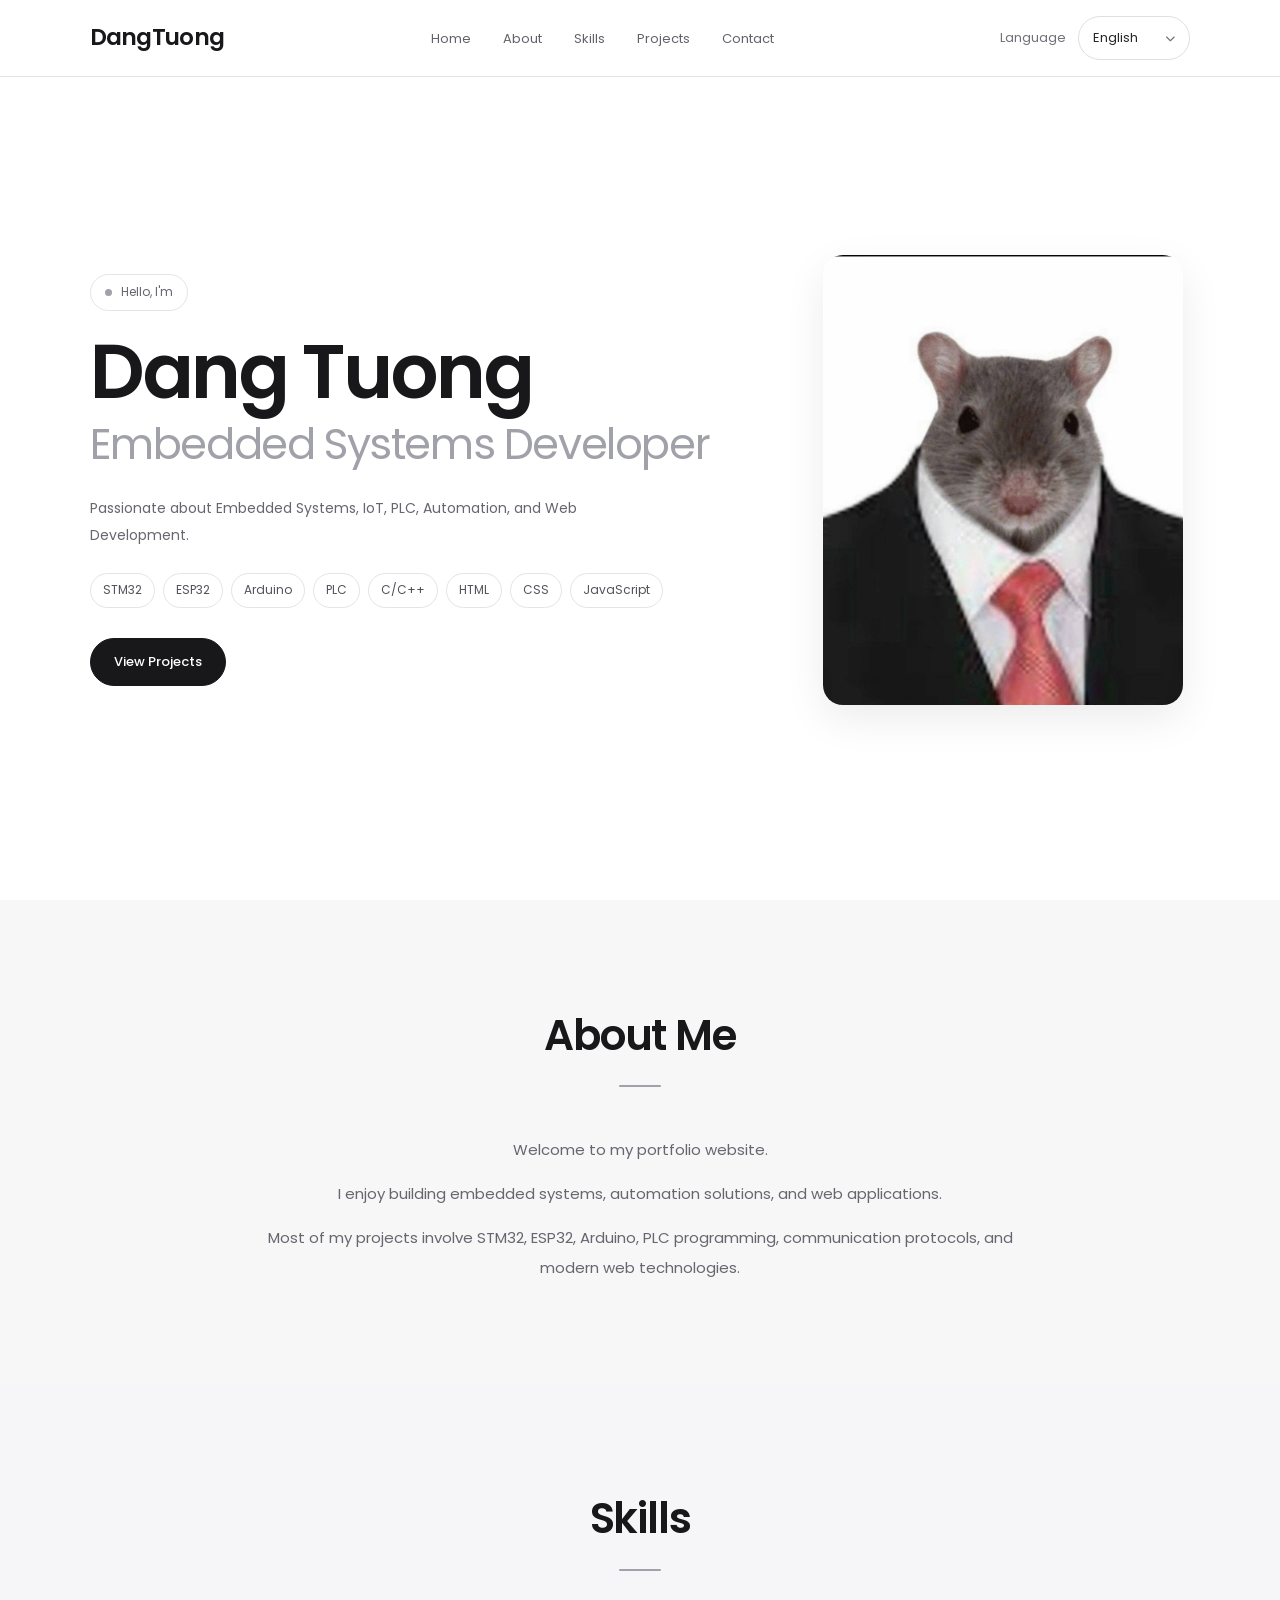
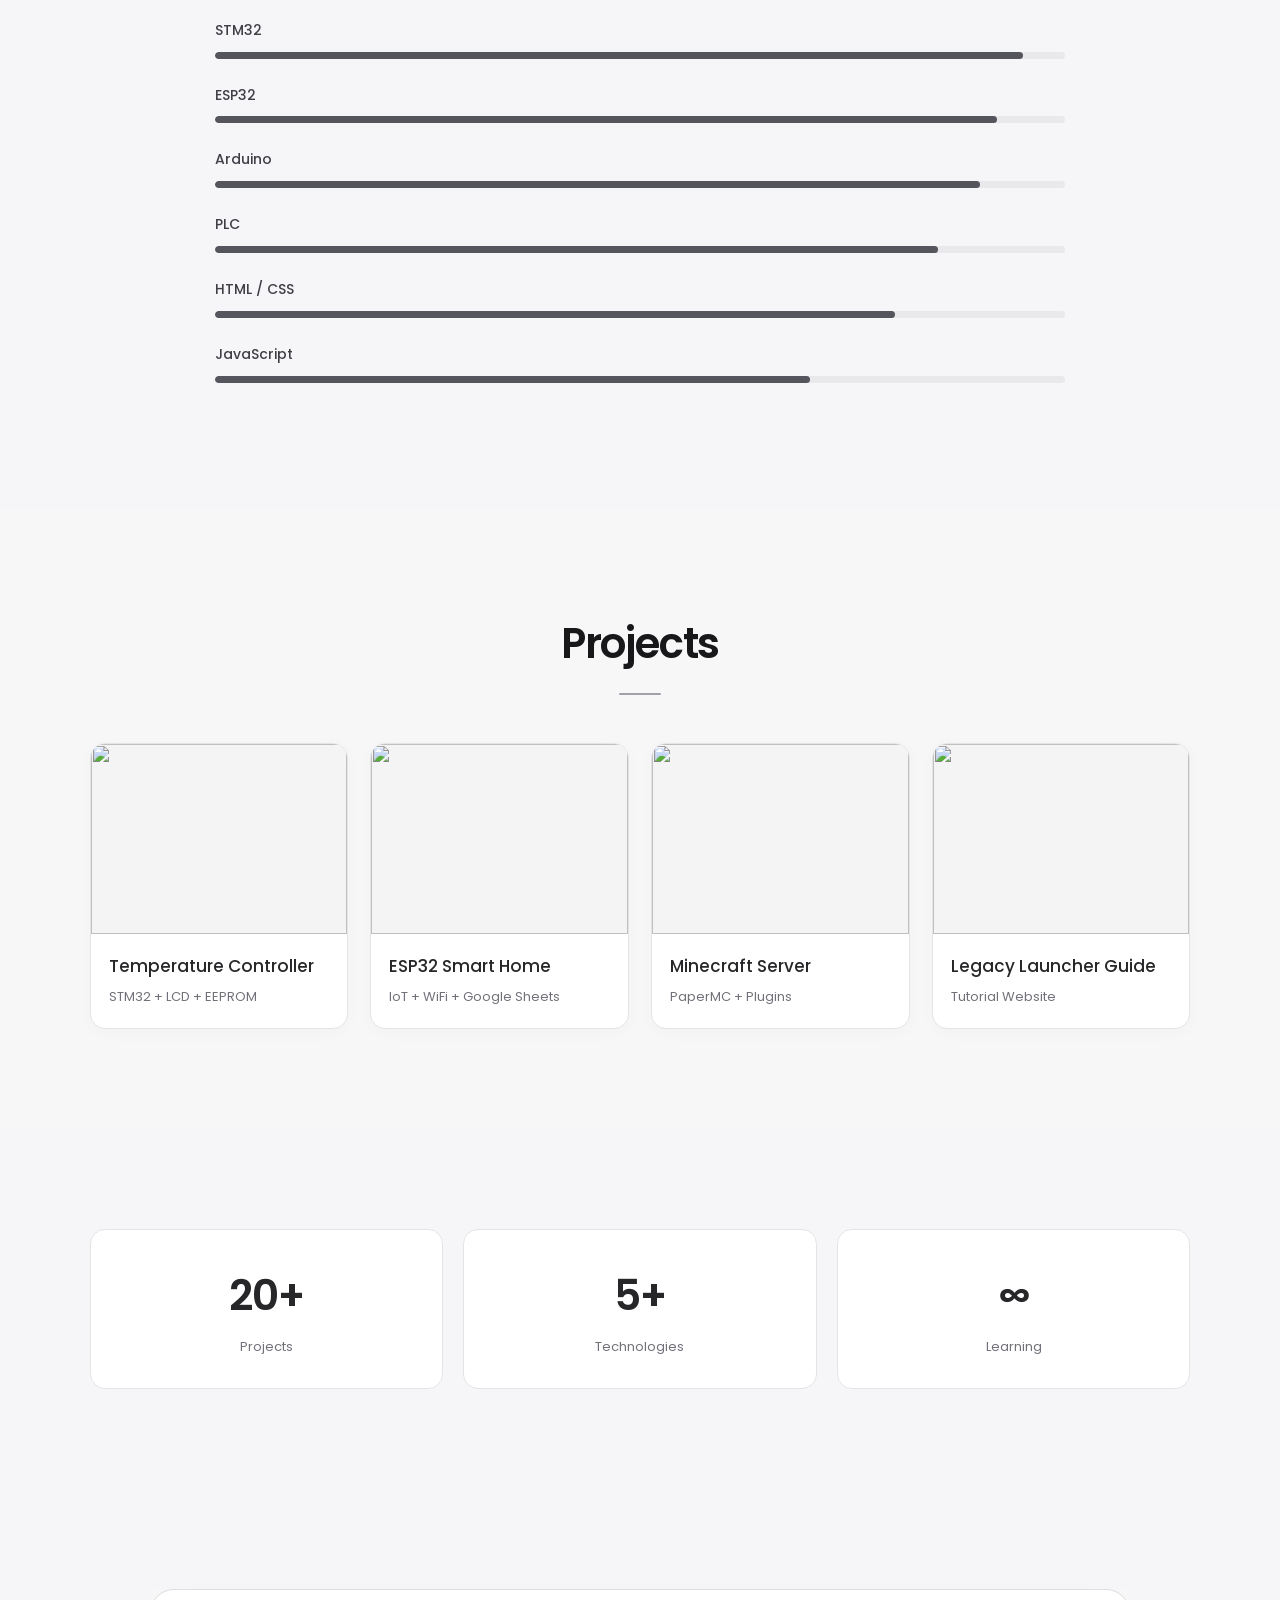
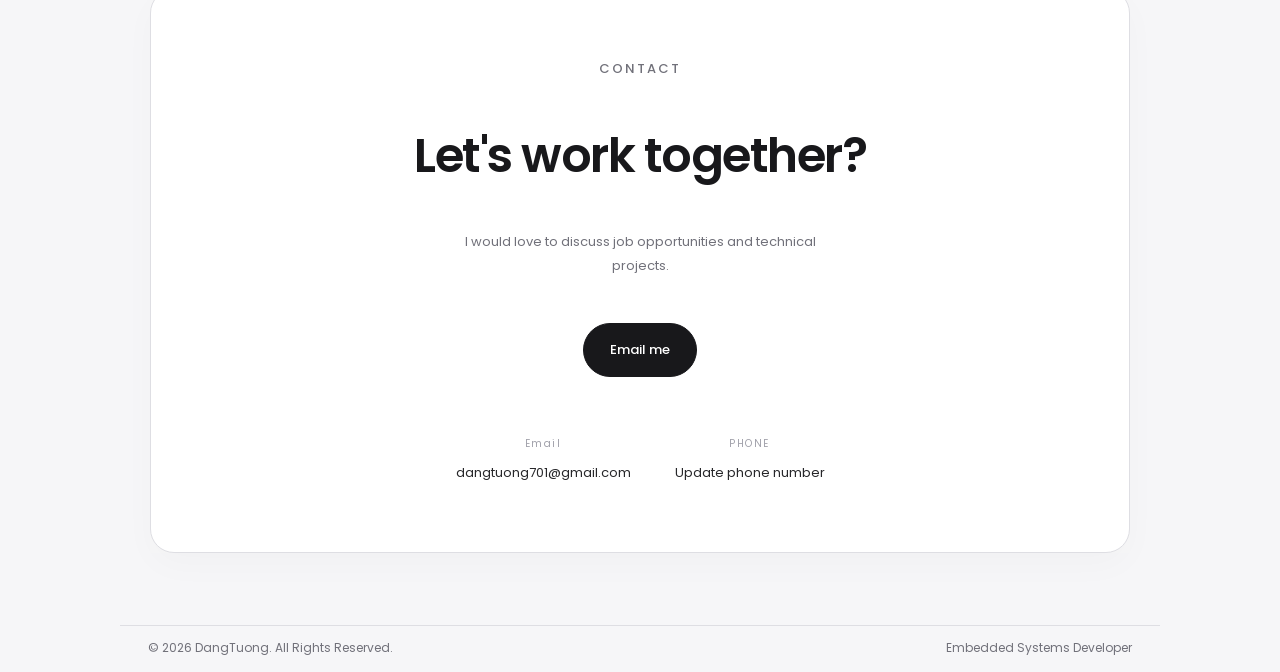
==== index.html @ 8a383765 "Update footer text in index.html" ====
<!DOCTYPE html>
<html lang="en">

<head>

    <meta charset="UTF-8">
    <meta name="viewport" content="width=device-width, initial-scale=1.0">

    <title>Dang Tuong | Portfolio</title>

    <meta name="description"
        content="Personal portfolio of Dang Tuong - Embedded Systems Developer specializing in STM32, ESP32, Arduino, PLC and Web Development.">

    <link rel="icon" href="images/favicon.png">

    <!-- Google Font -->
    <link rel="preconnect" href="https://fonts.googleapis.com">
    <link rel="preconnect" href="https://fonts.gstatic.com" crossorigin>

    <link href="https://fonts.googleapis.com/css2?family=Poppins:wght@300;400;500;600;700&display=swap"
        rel="stylesheet">

    <!-- Font Awesome -->
    <link rel="stylesheet"
        href="https://cdnjs.cloudflare.com/ajax/libs/font-awesome/6.7.2/css/all.min.css">

    <!-- CSS -->
    <link rel="stylesheet" href="style.css">

</head>

<body>

    <!-- ========================= -->
    <!-- Loading Screen -->
    <!-- ========================= -->

    <div id="loader">

        <h1>DangTuong</h1>
        <p>Loading Portfolio...</p>

    </div>

    <!-- ========================= -->
    <!-- Header -->
    <!-- ========================= -->

    <header>

        <div class="logo">
            DangTuong
        </div>

        <nav>

            <ul>

                <li><a href="#home">Home</a></li>

                <li><a href="#about">About</a></li>

                <li><a href="#skills">Skills</a></li>

                <li><a href="#projects">Projects</a></li>

                <li><a href="#contact">Contact</a></li>

            </ul>

        </nav>
        
        
        <div class="language-switcher" id="languageSwitcher">
        
            <span class="language-label" data-i18n="language_label"> Language </span>
        
            <button
                type="button"
                class="language-toggle"
                id="languageToggle"
                aria-expanded="false"
                aria-haspopup="listbox">
        
                <span id="selectedLanguage">English</span>
                <i class="fa-solid fa-chevron-down"></i>
        
            </button>
        
            <div class="language-menu" id="languageMenu" role="listbox">
        
                <button type="button" class="language-option active"
                        data-lang="en" role="option">
                    English
                </button>
        
                <button type="button" class="language-option"
                        data-lang="vi" role="option">
                    Tiếng Việt
                </button>
        
                <button type="button" class="language-option"
                        data-lang="zh" role="option">
                    中文
                </button>
        
            </div>
        
            <!-- Giữ select để tương thích với code dịch hiện tại -->
            <select id="languageSelect" class="language-native-select"
                    aria-label="Select website language" tabindex="-1">
                <option value="en">English</option>
                <option value="vi">Tiếng Việt</option>
                <option value="zh">中文</option>
            </select>
        
        </div>


        <div class="menu-btn">

            <i class="fa-solid fa-bars"></i>

        </div>

    </header>

    <!-- ========================= -->
    <!-- Hero -->
    <!-- ========================= -->

    <section id="home" class="hero">

        <div class="hero-left">

            <p class="hello">

                Hello, I'm

            </p>

            <h1>

                Dang Tuong

            </h1>

            <h2>

                Embedded Systems Developer

            </h2>

            <p class="description">

                Passionate about Embedded Systems, IoT, PLC, Automation,
                and Web Development.

            </p>

            <div class="tech">

                <span>STM32</span>

                <span>ESP32</span>

                <span>Arduino</span>

                <span>PLC</span>

                <span>C/C++</span>

                <span>HTML</span>

                <span>CSS</span>

                <span>JavaScript</span>

            </div>

            <div class="buttons">

                <a href="#projects" class="btn">

                    View Projects

                </a>

                <!-- <a href="https://github.com/DangTuongz"
                    target="_blank"
                    class="btn-outline">

                    GitHub

                </a> -->

            </div>

        </div>

        <div class="hero-right">

            <img src="images/avatar.png"
                alt="Dang Tuong">

        </div>

    </section>

    <!-- ========================= -->
    <!-- About -->
    <!-- ========================= -->

    <section id="about">

        <div class="section-title">

            <h2>

                About Me

            </h2>

        </div>

        <div class="about-content">

            <p>

                Welcome to my portfolio website.

            </p>

            <p>

                I enjoy building embedded systems, automation solutions,
                and web applications.

            </p>

            <p>

                Most of my projects involve STM32, ESP32, Arduino,
                PLC programming, communication protocols,
                and modern web technologies.

            </p>

        </div>

    </section>

    <!-- ========================= -->
    <!-- Skills -->
    <!-- ========================= -->

    <section id="skills">

        <div class="section-title">

            <h2>

                Skills

            </h2>

        </div>

        <div class="skills-container">

            <div class="skill">

                <span>STM32</span>

                <div class="progress">

                    <div class="bar stm32"></div>

                </div>

            </div>

            <div class="skill">

                <span>ESP32</span>

                <div class="progress">

                    <div class="bar esp32"></div>

                </div>

            </div>

            <div class="skill">

                <span>Arduino</span>

                <div class="progress">

                    <div class="bar arduino"></div>

                </div>

            </div>

            <div class="skill">

                <span>PLC</span>

                <div class="progress">

                    <div class="bar plc"></div>

                </div>

            </div>

            <div class="skill">

                <span>HTML / CSS</span>

                <div class="progress">

                    <div class="bar html"></div>

                </div>

            </div>

            <div class="skill">

                <span>JavaScript</span>

                <div class="progress">

                    <div class="bar js"></div>

                </div>

            </div>

        </div>

    </section>

    <!-- ========================= -->
    <!-- Projects -->
    <!-- ========================= -->

    <section id="projects">

        <div class="section-title">

            <h2>

                Projects

            </h2>

        </div>

        <div class="project-grid">

            <div class="project-card">

                <img src="images/project1.png">

                <h3>

                    Temperature Controller

                </h3>

                <p>

                    STM32 + LCD + EEPROM

                </p>

            </div>

            <div class="project-card">

                <img src="images/project2.png">

                <h3>

                    ESP32 Smart Home

                </h3>

                <p>

                    IoT + WiFi + Google Sheets

                </p>

            </div>

            <div class="project-card">

                <img src="images/project3.png">

                <h3>

                    Minecraft Server

                </h3>

                <p>

                    PaperMC + Plugins

                </p>

            </div>

            <div class="project-card">

                <img src="images/project4.png">

                <h3>

                    Legacy Launcher Guide

                </h3>

                <p>

                    Tutorial Website

                </p>

            </div>

        </div>

    </section>

    <!-- ========================= -->
    <!-- Statistics -->
    <!-- ========================= -->

    <section id="stats">

        <div class="stat">

            <h2>

                20+

            </h2>

            <p>

                Projects

            </p>

        </div>

        <div class="stat">

            <h2>

                5+

            </h2>

            <p>

                Technologies

            </p>

        </div>

        <div class="stat">

            <h2>

                ∞

            </h2>

            <p>

                Learning

            </p>

        </div>

    </section>

    <!-- ========================= -->
    <!-- Contact -->
    <!-- ========================= -->

    
<!-- Contact -->
<section id="contact" class="contact-section">

    <div class="contact-card">

        <p class="contact-eyebrow">LIÊN HỆ</p>

        <h2 class="contact-heading">
            Cùng hợp tác nhé?
        </h2>

        <p class="contact-description">
            Rất vui được trao đổi về cơ hội việc làm
            và các dự án kỹ thuật.
        </p>

        <a
            class="contact-button"
            href="mailto:dangtuong701@gmail.com?subject=Trao%20%C4%91%E1%BB%95i%20c%C6%A1%20h%E1%BB%99i%20h%E1%BB%A3p%20t%C3%A1c">

            <i class="fa-solid fa-envelope"></i>
            Gửi email cho tôi

        </a>

        <div class="contact-details">

            <div class="contact-item">
                <span class="contact-label">EMAIL</span>
                <a href="mailto:dangtuong701@gmail.com">
                    dangtuong701@gmail.com
                </a>
            </div>

            <div class="contact-item">
                <span class="contact-label">ĐIỆN THOẠI</span>
                <a href="tel:+84000000000">
                    Cập nhật số điện thoại
                </a>
            </div>

        </div>

    </div>

</section>

    <!-- Footer -->
    <footer class="site-footer">
    
        <p>© 2026 Dang Tuong. All Rights Reserved</p>
    
        <p>Embedded Systems Developer</p>
    
    </footer>

    <!-- Back To Top -->

    <button id="topBtn">

        <i class="fa-solid fa-arrow-up"></i>

    </button>

    <!-- JavaScript -->

    <script src="script.js"></script>

</body>

</html>
---- style.css ----
/* ==========================================================
   DangTuong Portfolio - Minimal Light Theme
   Palette: white, black, gray
========================================================== */

:root {
    --bg: #ffffff;
    --bg-soft: #f7f7f8;
    --card: #ffffff;
    --primary: #171719;
    --primary-hover: #3f3f46;
    --text: #18181b;
    --text2: #71717a;
    --muted: #a1a1aa;
    --border: #e4e4e7;
    --shadow: 0 12px 35px rgba(0, 0, 0, 0.06);
}

* {
    margin: 0;
    padding: 0;
    box-sizing: border-box;
    scroll-behavior: smooth;
}

html { scroll-padding-top: 90px; }

body {
    font-family: "Poppins", sans-serif;
    background: var(--bg);
    color: var(--text);
    overflow-x: hidden;
    line-height: 1.7;
}

body.fade { animation: fadeIn .7s ease both; }

::selection { background: #e4e4e7; color: #18181b; }

::-webkit-scrollbar { width: 8px; }
::-webkit-scrollbar-track { background: #f4f4f5; }
::-webkit-scrollbar-thumb { background: #c4c4c9; border-radius: 30px; }
::-webkit-scrollbar-thumb:hover { background: #a1a1aa; }

a { color: inherit; text-decoration: none; }
img { display: block; width: 100%; }

section {
    width: 100%;
    padding: 100px max(7%, calc((100% - 1120px) / 2));
    scroll-margin-top: 75px;
}

/* Loading screen */
#loader {
    position: fixed;
    inset: 0;
    z-index: 99999;
    display: flex;
    flex-direction: column;
    justify-content: center;
    align-items: center;
    background: #fff;
    transition: opacity .6s ease;
}

#loader h1 {
    color: var(--text);
    font-size: 38px;
    font-weight: 600;
    letter-spacing: -1.5px;
}

#loader p { margin-top: 8px; color: var(--text2); font-size: 14px; }

/* Header and navigation */
header {
    position: fixed;
    inset: 0 0 auto 0;
    z-index: 999;
    width: 100%;
    min-height: 76px;
    padding: 16px max(7%, calc((100% - 1120px) / 2));
    display: flex;
    justify-content: space-between;
    align-items: center;
    gap: 28px;
    background: rgba(255, 255, 255, .94);
    border-bottom: 1px solid var(--border);
    backdrop-filter: blur(14px);
    transition: box-shadow .25s ease, background .25s ease;
}

.logo {
    color: var(--text);
    font-size: 23px;
    font-weight: 600;
    letter-spacing: -.7px;
    white-space: nowrap;
}

nav ul {
    display: flex;
    align-items: center;
    gap: clamp(18px, 2.5vw, 34px);
    list-style: none;
}

nav a {
    position: relative;
    color: #62626b;
    font-size: 13px;
    font-weight: 400;
    transition: color .2s ease;
}

nav a:hover, nav a.active { color: #111113; }

nav a::after {
    content: "";
    position: absolute;
    left: 0;
    bottom: -7px;
    width: 0;
    height: 1px;
    background: #18181b;
    transition: width .25s ease;
}

nav a:hover::after, nav a.active::after { width: 100%; }

.menu-btn {
    display: none;
    color: var(--text);
    font-size: 22px;
    cursor: pointer;
}

/* Hero */
.hero {
    min-height: 100vh;
    padding-top: 130px;
    padding-bottom: 70px;
    display: grid;
    grid-template-columns: minmax(0, 1.25fr) minmax(280px, .75fr);
    align-items: center;
    gap: clamp(45px, 8vw, 110px);
    background: #fff;
}

.hero-left { min-width: 0; }

.hello {
    display: inline-flex;
    align-items: center;
    gap: 9px;
    margin-bottom: 20px;
    padding: 7px 14px;
    border: 1px solid var(--border);
    border-radius: 30px;
    color: #66666f;
    font-size: 12px;
}

.hello::before {
    content: "";
    width: 7px;
    height: 7px;
    border-radius: 50%;
    background: #a1a1aa;
}

.hero h1 {
    margin-bottom: 5px;
    color: #18181b;
    font-size: clamp(48px, 6vw, 76px);
    font-weight: 600;
    line-height: 1.08;
    letter-spacing: -3px;
}

.hero h2 {
    color: #a1a1aa;
    font-size: clamp(27px, 3.5vw, 43px);
    font-weight: 400;
    line-height: 1.22;
    letter-spacing: -1.4px;
}

.description {
    max-width: 570px;
    margin-top: 25px;
    color: #66666f;
    font-size: 14px;
    line-height: 1.9;
}

.tech {
    display: flex;
    flex-wrap: wrap;
    gap: 8px;
    margin-top: 25px;
}

.tech span {
    padding: 6px 12px;
    border: 1px solid var(--border);
    border-radius: 25px;
    background: #fff;
    color: #52525b;
    font-size: 12px;
    transition: transform .2s ease, background .2s ease;
}

.tech span:hover { transform: translateY(-3px); background: var(--bg-soft); }

.buttons { display: flex; flex-wrap: wrap; gap: 12px; margin-top: 30px; }

.btn, .btn-outline {
    display: inline-flex;
    align-items: center;
    justify-content: center;
    min-height: 46px;
    padding: 12px 23px;
    border: 1px solid #18181b;
    border-radius: 30px;
    font-size: 13px;
    font-weight: 500;
    transition: transform .2s ease, background .2s ease, color .2s ease;
}

.btn { background: #18181b; color: #fff; }
.btn:hover { background: #3f3f46; transform: translateY(-2px); }
.btn-outline { background: #fff; color: #18181b; border-color: var(--border); }
.btn-outline:hover { background: #f4f4f5; transform: translateY(-2px); }

.hero-right { display: flex; justify-content: center; align-items: center; }

.hero-right img {
    width: min(100%, 360px);
    aspect-ratio: 4 / 5;
    height: auto;
    object-fit: cover;
    border: 0;
    border-radius: 20px;
    box-shadow: 0 14px 40px rgba(0, 0, 0, .08);
    transition: transform .35s ease;
}

.hero-right img:hover { transform: translateY(-4px); }

/* Section headings */
.section-title { margin-bottom: 48px; text-align: center; }

.section-title h2 {
    color: var(--text);
    font-size: clamp(30px, 4vw, 42px);
    font-weight: 600;
    letter-spacing: -1.2px;
}

.section-title h2::after {
    content: "";
    display: block;
    width: 42px;
    height: 2px;
    margin: 14px auto 0;
    border-radius: 2px;
    background: #a1a1aa;
}

/* About */
#about { background: var(--bg-soft); }
.about-content {
    max-width: 790px;
    margin: auto;
    color: #66666f;
    text-align: center;
    font-size: 15px;
    line-height: 2;
}
.about-content p + p { margin-top: 14px; }

/* Skills */
.skills-container { max-width: 850px; margin: auto; }
.skill { margin-bottom: 25px; }
.skill span { display: block; margin-bottom: 9px; color: #3f3f46; font-size: 14px; font-weight: 500; }
.progress { width: 100%; height: 7px; overflow: hidden; border-radius: 20px; background: #e9e9ec; }
.bar { height: 100%; width: 0; border-radius: 20px; background: #55555d; }
.stm32 { width: 95%; }
.esp32 { width: 92%; }
.arduino { width: 90%; }
.plc { width: 85%; }
.html { width: 80%; }
.js { width: 70%; }
@keyframes growBar { from { width: 0; } }

/* Projects */
#projects { background: var(--bg-soft); }
.project-grid {
    display: grid;
    grid-template-columns: repeat(auto-fit, minmax(min(100%, 245px), 1fr));
    gap: 22px;
}

.project-card {
    overflow: hidden;
    border: 1px solid var(--border);
    border-radius: 15px;
    background: #fff;
    box-shadow: 0 4px 18px rgba(0, 0, 0, .025);
    transition: transform .25s ease, box-shadow .25s ease;
}

.project-card:hover { transform: translateY(-5px); box-shadow: var(--shadow); }
.project-card img { width: 100%; height: 190px; object-fit: cover; background: #f4f4f5; transition: transform .35s ease; }
.project-card:hover img { transform: scale(1.025); }
.project-card h3 { padding: 18px 18px 5px; color: #27272a; font-size: 17px; font-weight: 500; }
.project-card p { padding: 0 18px 20px; color: var(--text2); font-size: 13px; }

/* Statistics */
#stats { display: grid; grid-template-columns: repeat(3, minmax(0, 1fr)); gap: 20px; }
.stat { padding: 30px 18px; border: 1px solid var(--border); border-radius: 15px; text-align: center; background: #fff; transition: transform .25s ease; }
.stat:hover { transform: translateY(-4px); }
.stat h2 { color: #27272a; font-size: 42px; font-weight: 600; letter-spacing: -1px; }
.stat p { margin-top: 5px; color: var(--text2); font-size: 13px; }

/* Contact */
#contact { background: var(--bg-soft); }
.contact-icons { display: flex; justify-content: center; flex-wrap: wrap; gap: 14px; }
.contact-icons a {
    display: flex;
    align-items: center;
    justify-content: center;
    width: 52px;
    height: 52px;
    border: 1px solid var(--border);
    border-radius: 50%;
    background: #fff;
    color: #3f3f46;
    font-size: 21px;
    transition: transform .2s ease, background .2s ease, color .2s ease;
}
.contact-icons a:hover { transform: translateY(-3px); background: #18181b; color: #fff; }

.contact-card {
    display: flex;
    align-items: center;
    gap: 16px;
    width: fit-content;
    max-width: 100%;
    margin: 24px auto 0;
    padding: 17px 22px;
    border: 1px solid var(--border);
    border-radius: 13px;
    background: #fff;
}
.contact-card > i { color: #52525b; font-size: 23px; }
.contact-card h3 { margin-bottom: 2px; color: #27272a; font-size: 14px; font-weight: 500; }
.contact-card p { color: var(--text2); font-size: 13px; overflow-wrap: anywhere; }

/* Footer */
footer { padding: 28px 20px; border-top: 1px solid var(--border); background: #fff; color: var(--text2); text-align: center; font-size: 12px; }

/* Back to top */
#topBtn {
    position: fixed;
    right: 24px;
    bottom: 24px;
    z-index: 999;
    display: none;
    width: 44px;
    height: 44px;
    border: 1px solid var(--border);
    border-radius: 50%;
    background: #18181b;
    color: #fff;
    font-size: 16px;
    cursor: pointer;
    transition: transform .2s ease, background .2s ease;
}
#topBtn:hover { transform: translateY(-3px); background: #3f3f46; }

/* Scroll reveal */
.hidden { opacity: 0; transform: translateY(24px); transition: opacity .7s ease, transform .7s ease; }
.show { opacity: 1; transform: translateY(0); }

@keyframes fadeIn {
    from { opacity: 0; transform: translateY(12px); }
    to { opacity: 1; transform: translateY(0); }
}

/* Responsive */
@media (max-width: 1000px) {
    header { padding-right: 5%; padding-left: 5%; }
    section { padding-right: 7%; padding-left: 7%; }
    .hero { grid-template-columns: minmax(0, 1fr) minmax(230px, .75fr); gap: 40px; }
    .hero h1 { font-size: clamp(44px, 6vw, 62px); letter-spacing: -2px; }
    .hero h2 { font-size: clamp(25px, 3.5vw, 34px); }
    nav ul { gap: 17px; }
    nav a { font-size: 12px; }
}

@media (max-width: 768px) {
    header { min-height: 68px; padding: 14px 6%; }
    .logo { font-size: 21px; }
    .menu-btn { display: block; }
    nav {
        position: absolute;
        top: 100%;
        left: 0;
        width: 100%;
        display: none;
        border-bottom: 1px solid var(--border);
        background: rgba(255, 255, 255, .98);
        box-shadow: 0 12px 20px rgba(0, 0, 0, .04);
    }
    nav.active { display: block; }
    nav ul { flex-direction: column; align-items: stretch; gap: 0; padding: 10px 6% 18px; }
    nav li { border-bottom: 1px solid #f0f0f2; }
    nav li:last-child { border-bottom: 0; }
    nav a { display: block; padding: 12px 0; font-size: 14px; }
    nav a::after { display: none; }
    .hero { min-height: auto; grid-template-columns: 1fr; gap: 34px; padding-top: 115px; text-align: center; }
    .hero-right { grid-row: 1; }
    .hero-right img { width: min(68%, 280px); }
    .hero-left { grid-row: 2; }
    .hero h1 { font-size: clamp(42px, 10vw, 60px); }
    .hero h2 { font-size: clamp(27px, 6vw, 36px); }
    .description { margin-right: auto; margin-left: auto; }
    .tech, .buttons { justify-content: center; }
    section { padding-top: 75px; padding-bottom: 75px; }
    .section-title { margin-bottom: 35px; }
    #stats { grid-template-columns: 1fr; }
    .stat { padding: 23px; }
}

@media (max-width: 480px) {
    .hero { padding-top: 100px; }
    .hero h1 { font-size: 40px; letter-spacing: -1.5px; }
    .hero h2 { font-size: 25px; letter-spacing: -.6px; }
    .description { font-size: 13px; }
    .buttons { flex-direction: column; }
    .btn, .btn-outline { width: 100%; }
    .tech { gap: 7px; }
    .tech span { padding: 5px 10px; }
    .project-grid { grid-template-columns: 1fr; }
    .contact-card { padding: 14px; }
    #topBtn { right: 16px; bottom: 16px; }
}

@media (prefers-reduced-motion: reduce) {
    *, *::before, *::after { scroll-behavior: auto !important; animation-duration: .01ms !important; transition-duration: .01ms !important; }
    .hidden { opacity: 1; transform: none; }
}
/* Add this block to the end of style.css */
.language-switcher {
  display: flex;
  align-items: center;
  gap: 8px;
  flex-shrink: 0;
  margin-left: 20px;
}
.language-switcher label {
  color: #71717a;
  font-size: 13px;
}
#languageSelect {
  appearance: none;
  -webkit-appearance: none;
  border: 1px solid #e4e4e7;
  border-radius: 999px;
  padding: 9px 30px 9px 13px;
  color: #27272a;
  background-color: #fff;
  font: inherit;
  font-size: 13px;
  cursor: pointer;
  outline: none;
  background-image: url("data:image/svg+xml,%3Csvg xmlns='http://www.w3.org/2000/svg' width='12' height='12' viewBox='0 0 24 24' fill='none' stroke='%2371717a' stroke-width='2' stroke-linecap='round' stroke-linejoin='round'%3E%3Cpath d='m6 9 6 6 6-6'/%3E%3C/svg%3E");
  background-repeat: no-repeat;
  background-position: right 11px center;
}
#languageSelect:focus-visible { outline: 2px solid #a1a1aa; outline-offset: 2px; }
@media (max-width: 768px) {
  header { flex-wrap: wrap; }
  .language-switcher { margin-left: auto; margin-right: 16px; }
  .language-switcher label { display: none; }
  nav { z-index: 1000; }
}
@media (max-width: 380px) {
  .language-switcher { margin-right: 10px; }
  #languageSelect { padding: 8px 26px 8px 10px; font-size: 12px; }
  .logo { font-size: 22px; }
}


/* =========================================
   CUSTOM LANGUAGE DROPDOWN
========================================= */

.language-switcher {
    position: relative;
    display: flex;
    align-items: center;
    gap: 12px;
    font-size: 13px;
    color: #71717a;
    z-index: 1001;
}

.language-toggle {
    display: flex;
    align-items: center;
    justify-content: space-between;
    gap: 22px;
    min-width: 112px;
    padding: 11px 14px;
    background: #fff;
    color: #27272a;
    border: 1px solid #dedee3;
    border-radius: 24px;
    font-family: inherit;
    font-size: 13px;
    cursor: pointer;
    transition: border-color .2s, box-shadow .2s;
}

.language-toggle:hover,
.language-toggle[aria-expanded="true"] {
    border-color: #a1a1aa;
    box-shadow: 0 0 0 3px rgba(0, 0, 0, .04);
}

.language-toggle i {
    font-size: 10px;
    color: #71717a;
    transition: transform .2s;
}

.language-toggle[aria-expanded="true"] i {
    transform: rotate(180deg);
}

/* Dropdown menu */

.language-menu {
    position: absolute;
    top: calc(100% + 9px);
    right: 0;
    width: 160px;
    padding: 5px;
    background: #fff;
    border: 1px solid #e4e4e7;
    border-radius: 14px;
    box-shadow: 0 12px 30px rgba(0, 0, 0, .09);

    opacity: 0;
    visibility: hidden;
    transform: translateY(-5px) scale(.98);
    transform-origin: top right;
    transition:
        opacity .18s ease,
        transform .18s ease,
        visibility .18s;

    pointer-events: none;
}

.language-switcher.open .language-menu {
    opacity: 1;
    visibility: visible;
    transform: translateY(0) scale(1);
    pointer-events: auto;
}

.language-option {
    display: block;
    width: 100%;
    padding: 10px 12px;
    border: none;
    border-radius: 9px;
    background: transparent;
    color: #52525b;
    text-align: left;
    font-family: inherit;
    font-size: 13px;
    cursor: pointer;
    transition: background .18s, color .18s;
}

.language-option:hover {
    background: #f4f4f5;
    color: #18181b;
}

.language-option.active {
    background: #18181b;
    color: #fff;
}

/* Keep compatibility with existing translation JS */

.language-native-select {
    display: none;
}

/* Mobile */

@media (max-width: 768px) {
    .language-switcher {
        gap: 8px;
    }

    .language-toggle {
        min-width: 105px;
        padding: 10px 12px;
        gap: 12px;
    }

    .language-menu {
        width: 150px;
    }
}


/* =========================================
   CONTACT SECTION
========================================= */

.contact-section {
    width: min(980px, calc(100% - 40px));
    margin: 100px auto 72px;
    padding: 0;
}

.contact-section .contact-card {
    width: 100%;
    min-height: 480px;
    padding: 68px 40px;
    margin: 0;
    display: flex;
    flex-direction: column;
    align-items: center;
    justify-content: center;
    text-align: center;

    background: #f8f8fa;
    border: 1px solid #dedee3;
    border-radius: 24px;
    box-shadow: none;
}

.contact-eyebrow {
    margin: 0 0 30px;
    color: #71717a;
    font-size: 11px;
    font-weight: 500;
    letter-spacing: 2px;
}

.contact-heading {
    margin: 0;
    color: #18181b;
    font-size: clamp(32px, 4vw, 48px);
    font-weight: 600;
    line-height: 1.2;
    letter-spacing: -1.5px;
}

.contact-description {
    max-width: 390px;
    margin: 30px 0;
    color: #71717a;
    font-size: 14px;
    line-height: 1.8;
}

.contact-button {
    display: inline-flex;
    align-items: center;
    justify-content: center;
    gap: 9px;
    padding: 15px 26px;

    background: #18181b;
    color: #fff;
    border: 1px solid #18181b;
    border-radius: 999px;

    font-size: 13px;
    font-weight: 500;
    text-decoration: none;

    transition:
        background .2s ease,
        color .2s ease,
        transform .2s ease;
}

.contact-button:hover {
    background: #fff;
    color: #18181b;
    transform: translateY(-2px);
}

.contact-details {
    display: flex;
    align-items: flex-start;
    justify-content: center;
    flex-wrap: wrap;
    gap: 44px;
    margin-top: 42px;
}

.contact-item {
    display: flex;
    flex-direction: column;
    align-items: center;
    gap: 10px;
}

.contact-label {
    color: #a1a1aa;
    font-size: 10px;
    letter-spacing: 1.5px;
}

.contact-item a {
    color: #27272a;
    font-size: 13px;
    text-decoration: none;
    transition: color .2s ease;
}

.contact-item a:hover {
    color: #71717a;
}

/* =========================================
   MINIMAL FOOTER
========================================= */

.site-footer {
    width: min(1040px, calc(100% - 40px));
    margin: 0 auto;
    padding: 12px 28px 14px;

    display: flex;
    align-items: center;
    justify-content: space-between;
    gap: 16px;

    border-top: 1px solid #dedee3;
    background: transparent;
    color: #71717a;
    font-size: 12px;
}

.site-footer p {
    margin: 0;
}

/* =========================================
   RESPONSIVE
========================================= */

@media (max-width: 600px) {
    .contact-section {
        width: calc(100% - 28px);
        margin: 60px auto 48px;
    }

    .contact-section .contact-card {
        min-height: auto;
        padding: 52px 22px;
        border-radius: 20px;
    }

    .contact-heading {
        letter-spacing: -1px;
    }

    .contact-description {
        margin: 22px 0 26px;
    }

    .contact-details {
        flex-direction: column;
        align-items: center;
        gap: 26px;
        margin-top: 34px;
    }

    .site-footer {
        width: calc(100% - 28px);
        padding: 16px 4px;
        flex-direction: column;
        align-items: flex-start;
        font-size: 11px;
    }
}

body {
    background: #f6f6f8;
    color: #18181b;
}

.contact-section {
    background: transparent;
}

.contact-section .contact-card {
    background: #ffffff;
    border: 1px solid #dedee3;
    border-radius: 24px;
    box-shadow: 0 12px 35px rgba(0, 0, 0, 0.025);
}

.site-footer {
    background: transparent;
    border-top: 1px solid #dedee3;
    color: #71717a;
}
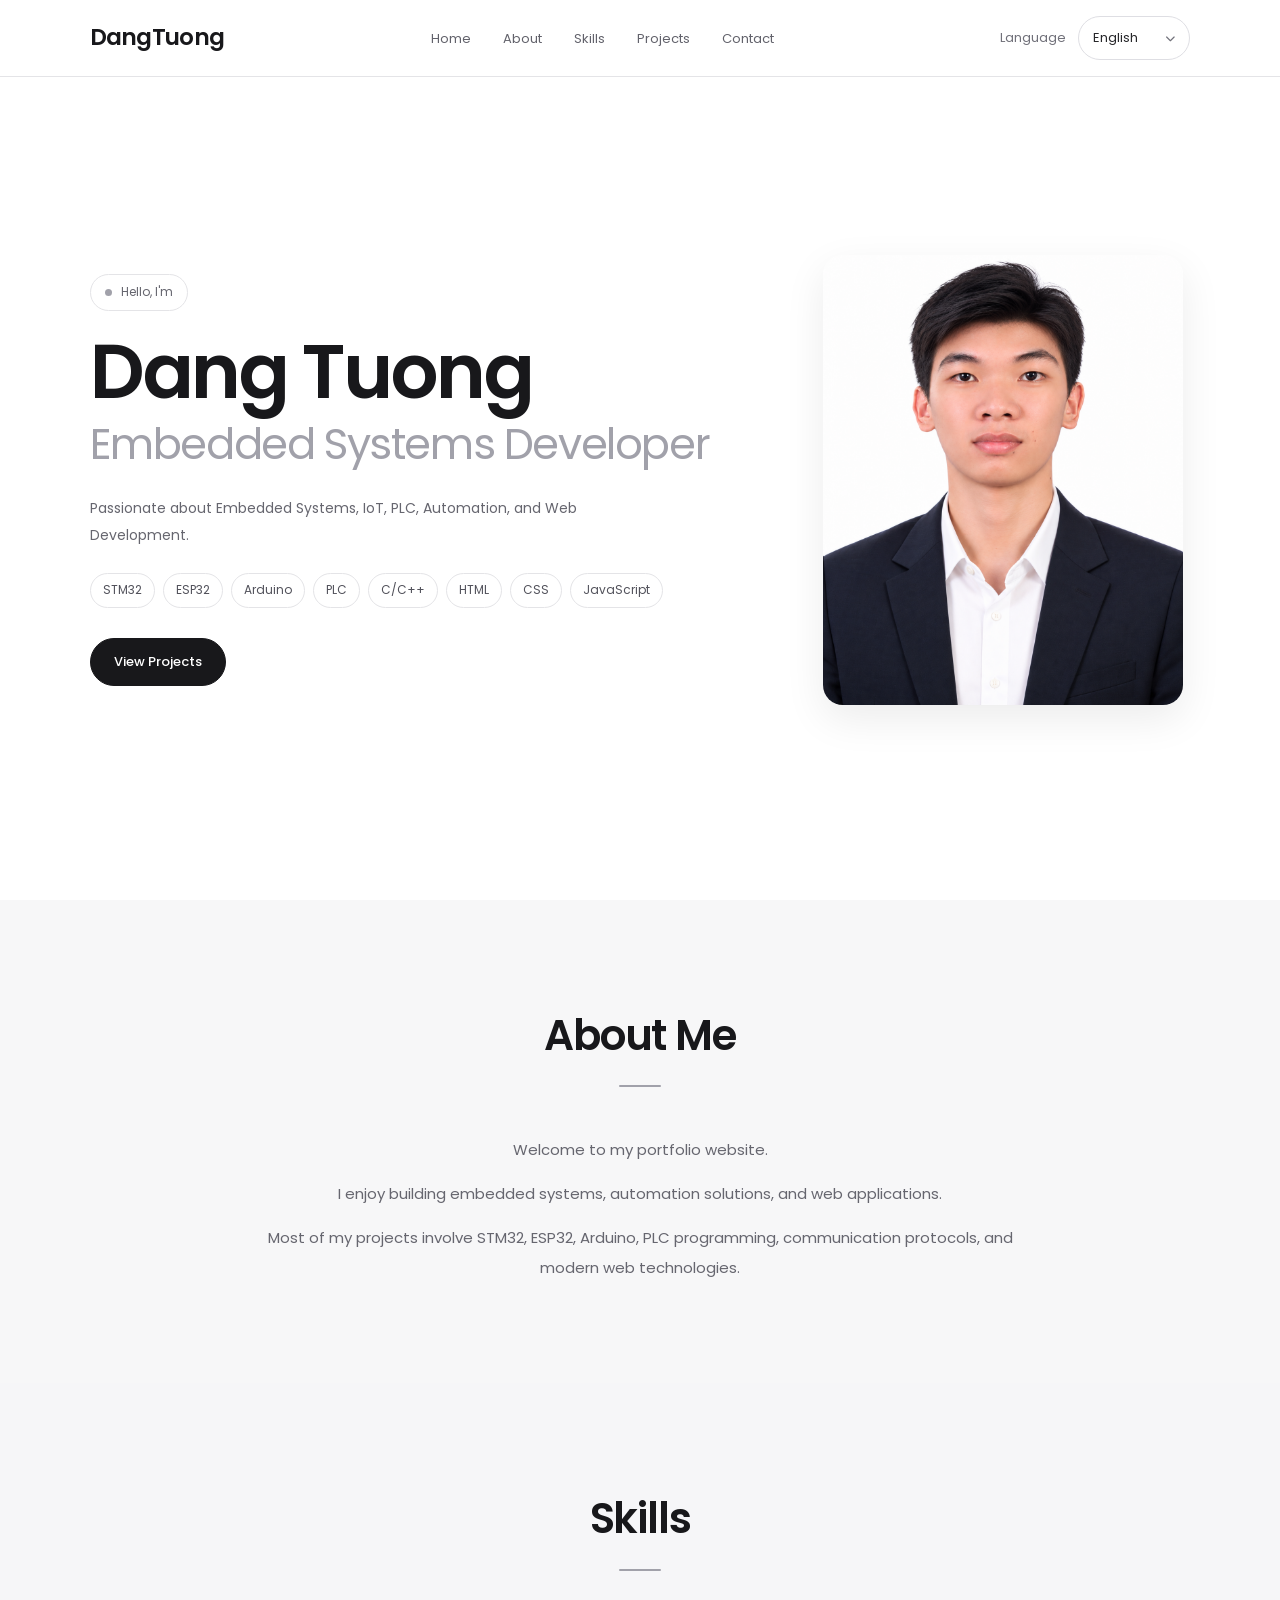
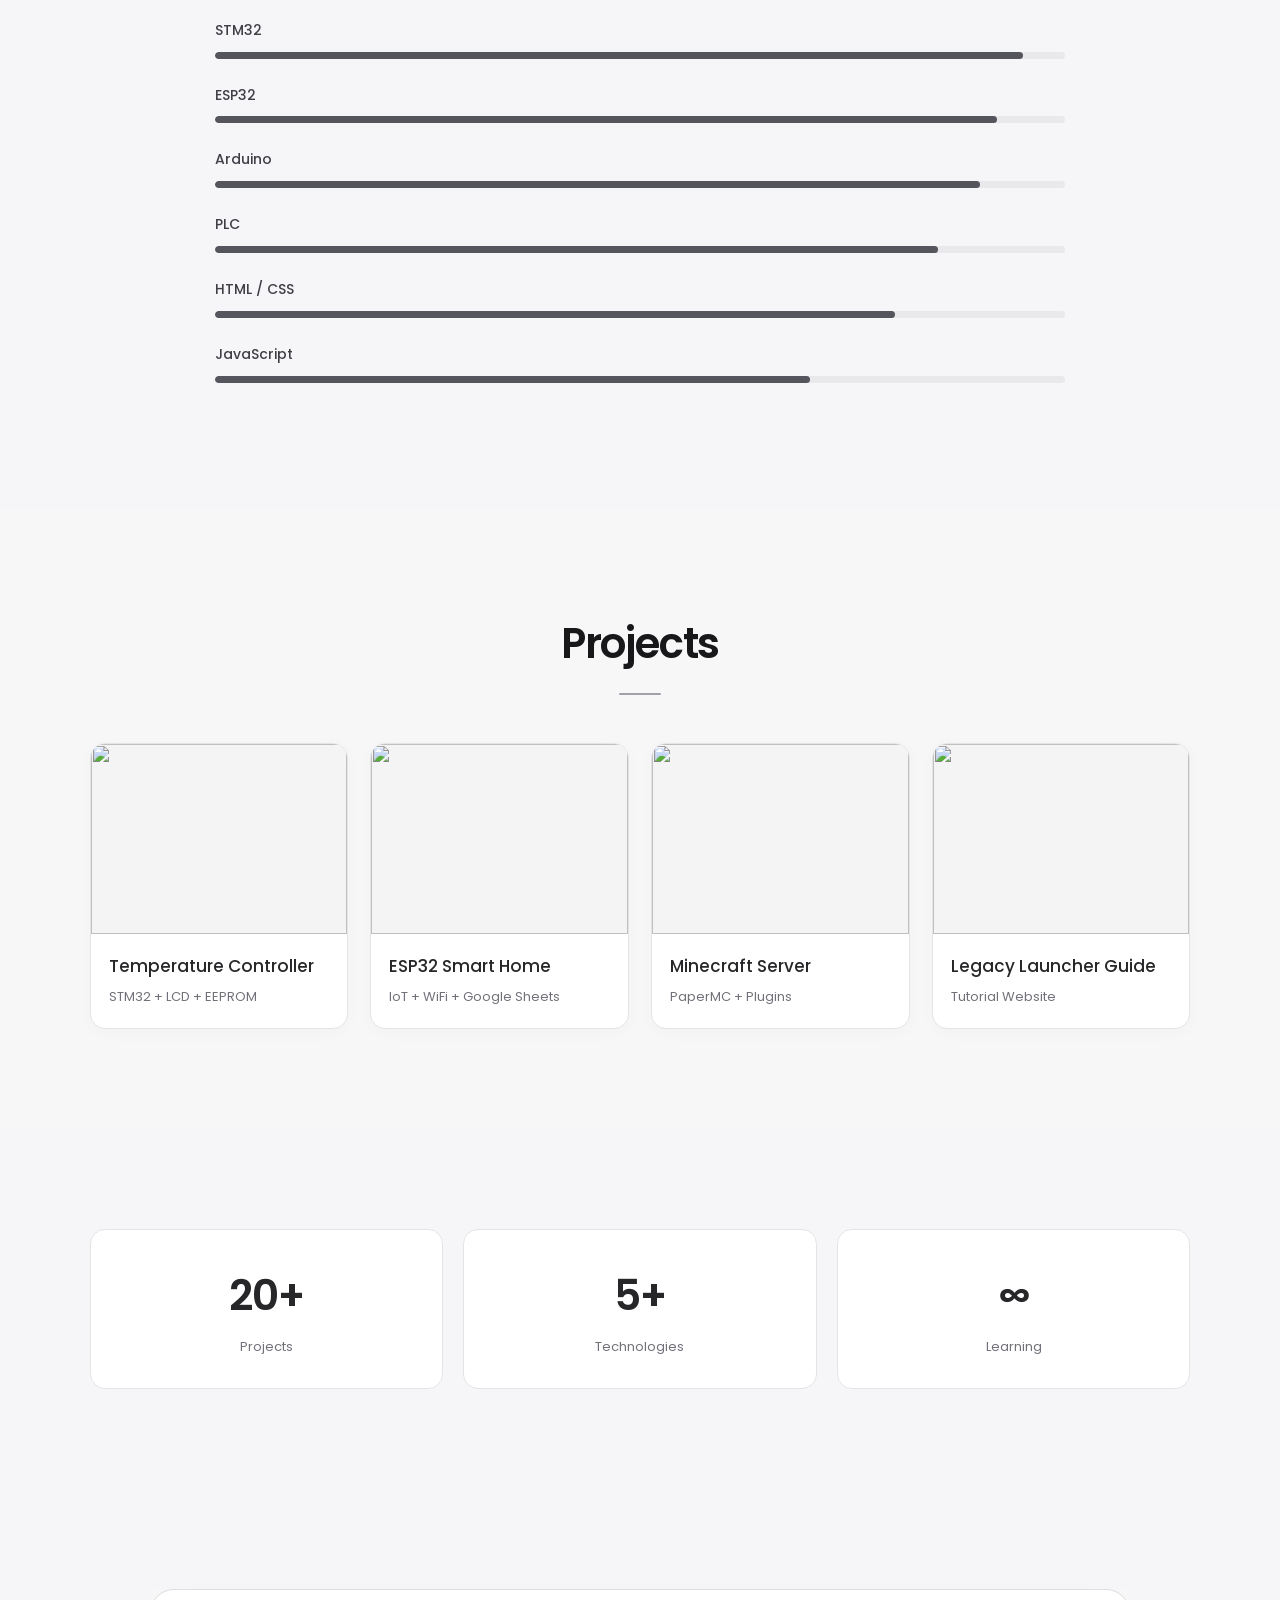
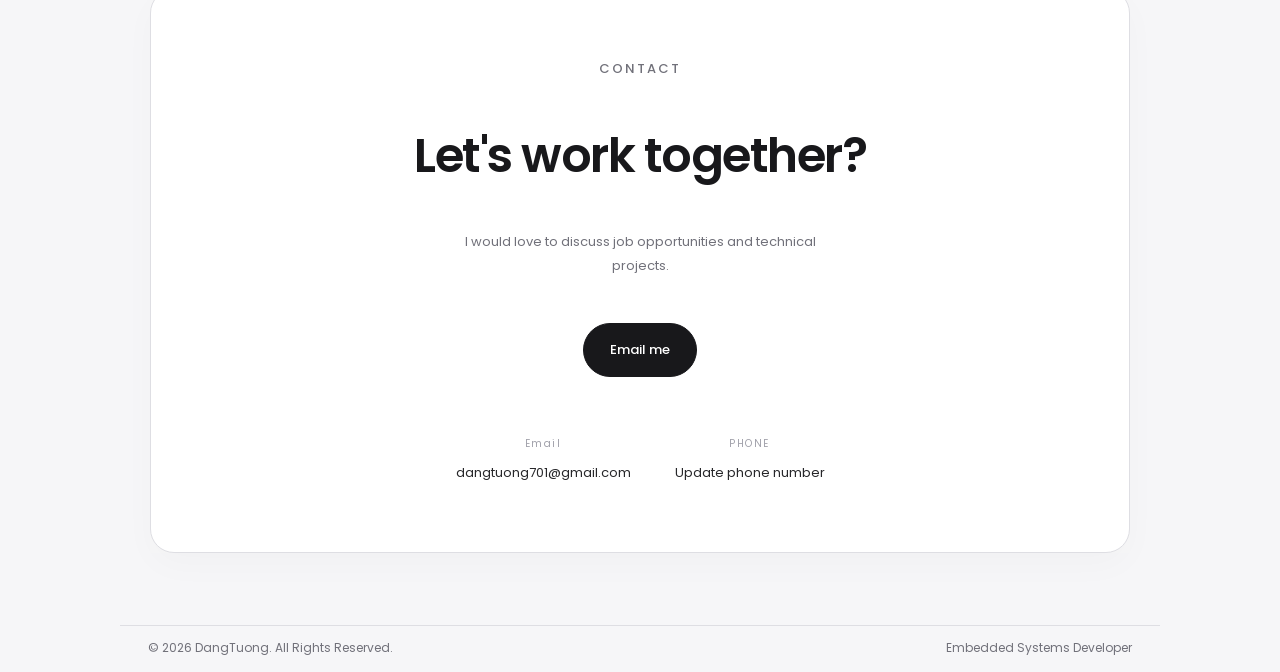
==== commit d05a9e71: "Update name from 'Dang Tuong' to 'Dang Ngoc Tuong'" ====
--- a/index.html
+++ b/index.html
@@ -37,7 +37,7 @@
 
     <div id="loader">
 
-        <h1>DangTuong</h1>
+        <h1>Dang Ngoc Tuong</h1>
         <p>Loading Portfolio...</p>
 
     </div>
@@ -139,10 +139,8 @@
 
             </p>
 
-            <h1>
-
-                Dang Tuong
-
+            <h1 data-i18n="name">
+                Dang Ngoc Tuong
             </h1>
 
             <h2>
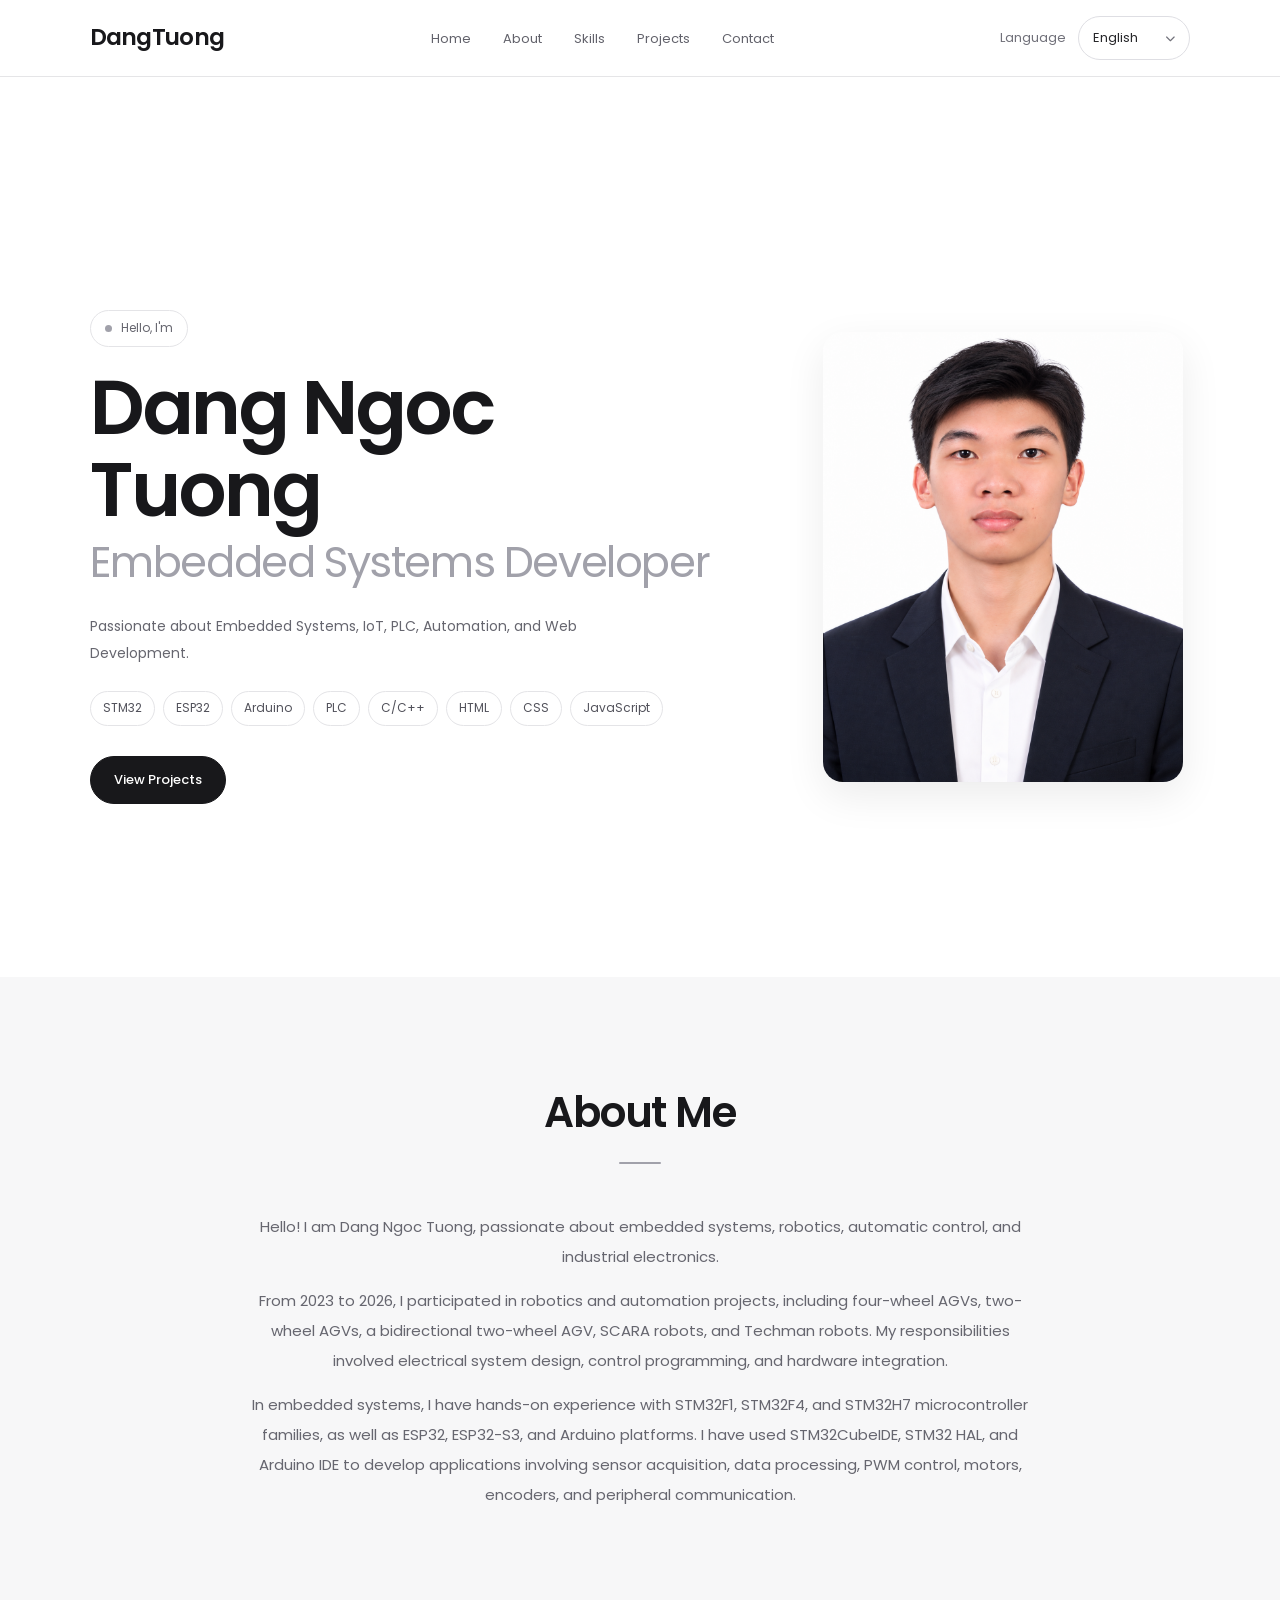
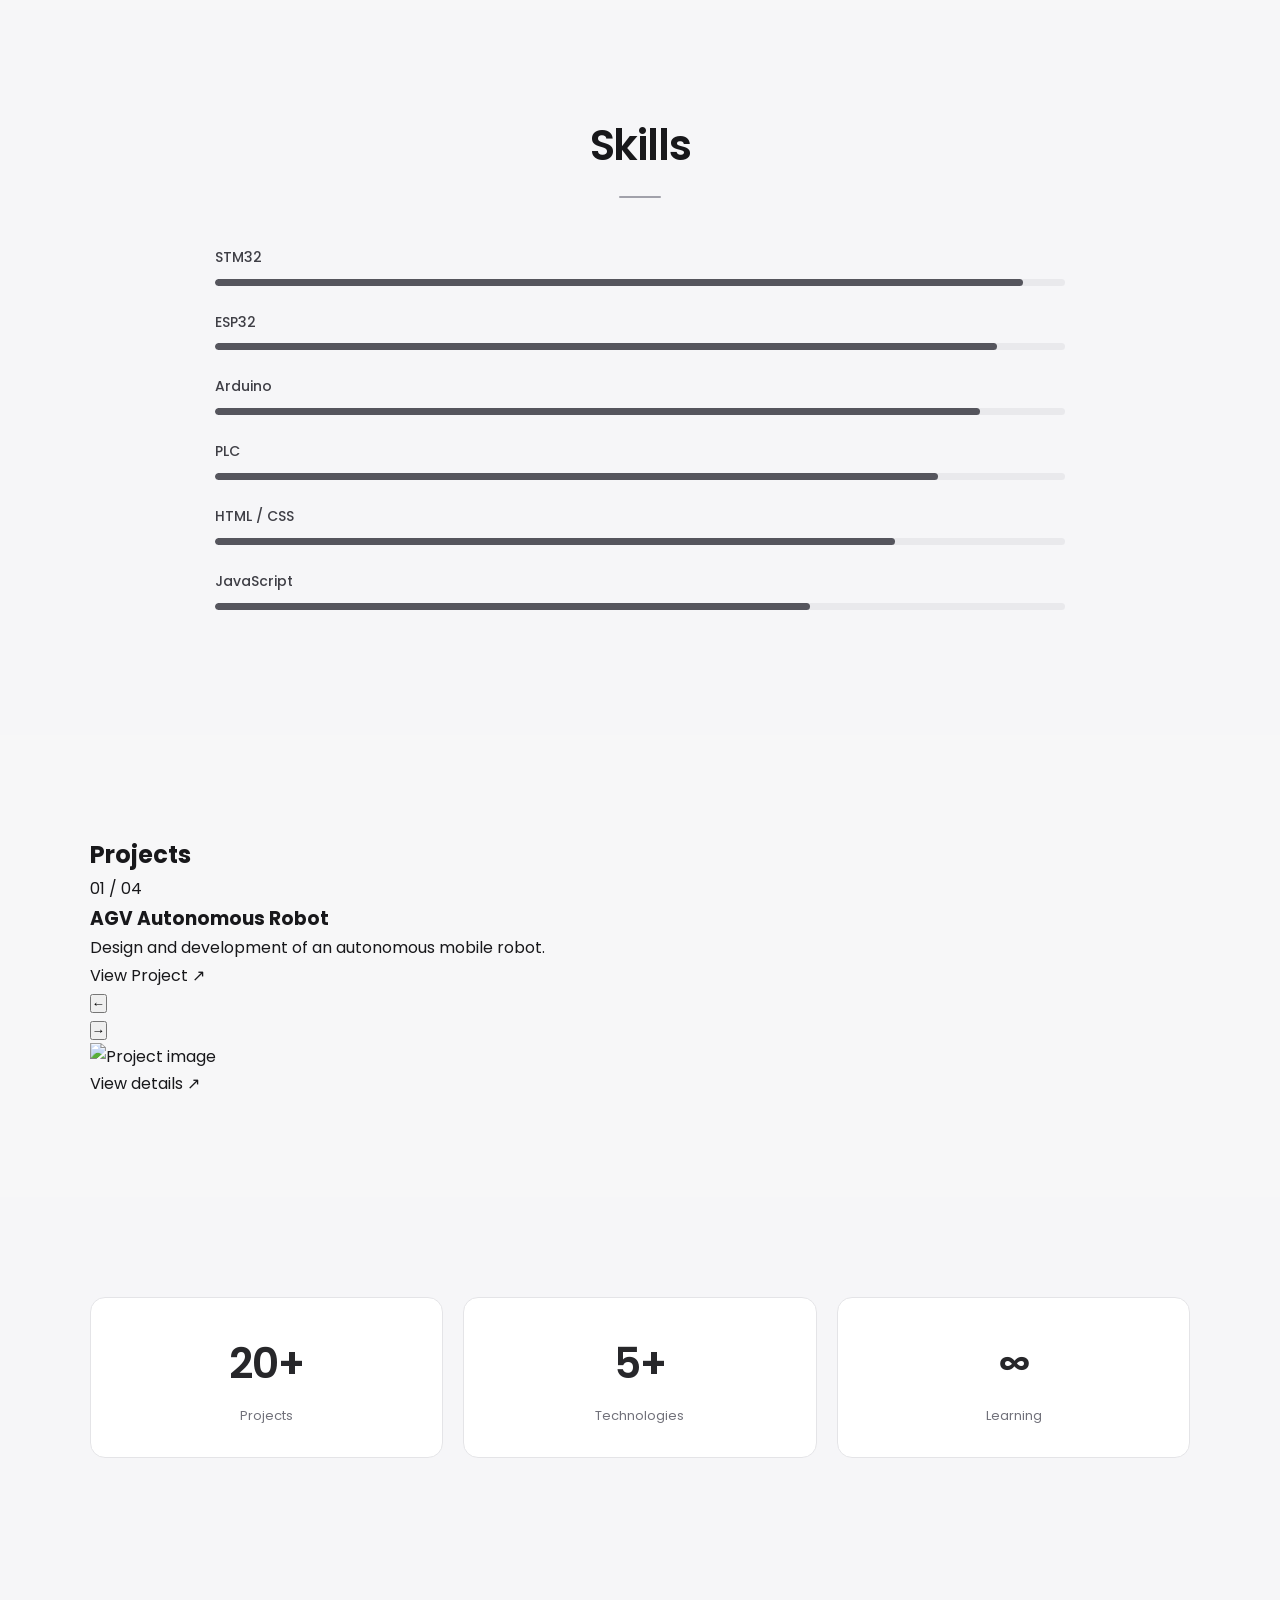
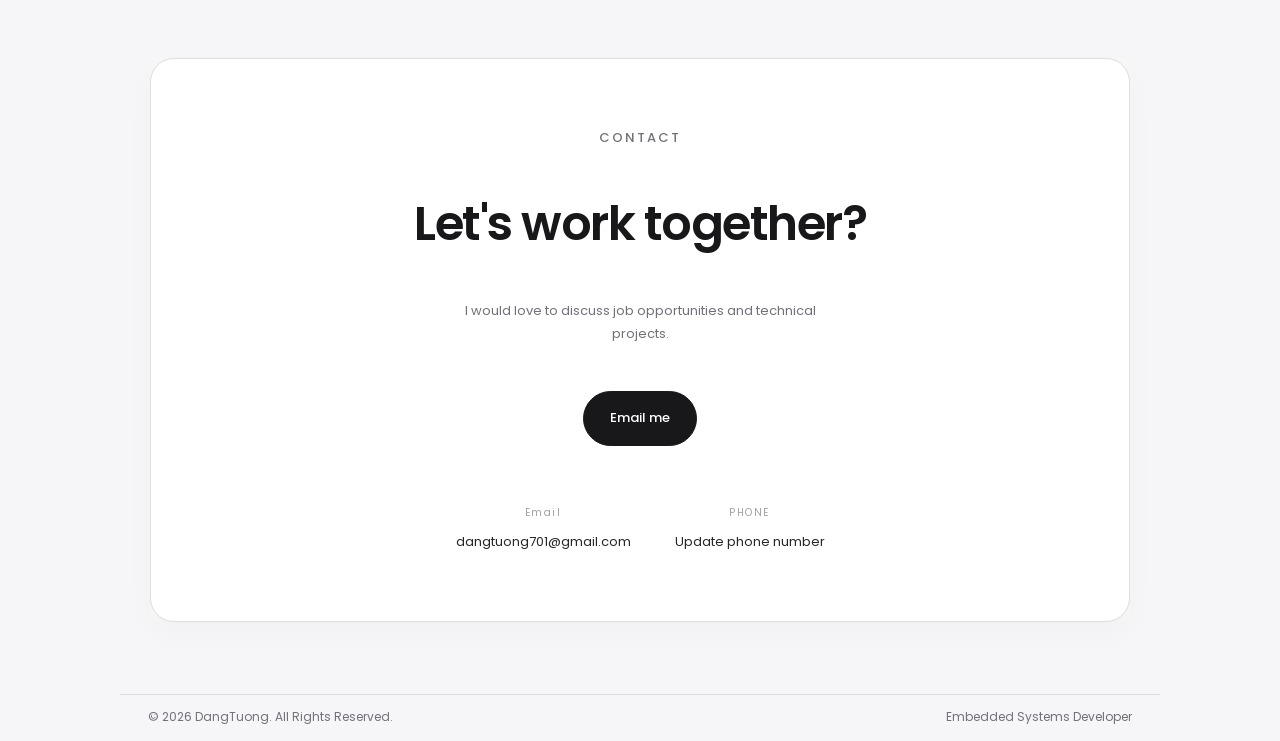
==== commit 5fac9390: "Revamp projects section with new layout and features Refactored the projects section to improve stru" ====
--- a/index.html
+++ b/index.html
@@ -133,18 +133,16 @@
 
         <div class="hero-left">
 
-            <p class="hello">
-
+            <p class="hello" data-i18n="greeting">
                 Hello, I'm
-
-            </p>
-
+                
+            </p>
             <h1 data-i18n="name">
                 Dang Ngoc Tuong
+                
             </h1>
 
             <h2>
-
                 Embedded Systems Developer
 
             </h2>
@@ -346,95 +344,50 @@
     <!-- Projects -->
     <!-- ========================= -->
 
-    <section id="projects">
-
-        <div class="section-title">
-
-            <h2>
-
-                Projects
-
-            </h2>
-
-        </div>
-
-        <div class="project-grid">
-
-            <div class="project-card">
-
-                <img src="images/project1.png">
-
-                <h3>
-
-                    Temperature Controller
-
-                </h3>
-
-                <p>
-
-                    STM32 + LCD + EEPROM
-
-                </p>
-
-            </div>
-
-            <div class="project-card">
-
-                <img src="images/project2.png">
-
-                <h3>
-
-                    ESP32 Smart Home
-
-                </h3>
-
-                <p>
-
-                    IoT + WiFi + Google Sheets
-
-                </p>
-
-            </div>
-
-            <div class="project-card">
-
-                <img src="images/project3.png">
-
-                <h3>
-
-                    Minecraft Server
-
-                </h3>
-
-                <p>
-
-                    PaperMC + Plugins
-
-                </p>
-
-            </div>
-
-            <div class="project-card">
-
-                <img src="images/project4.png">
-
-                <h3>
-
-                    Legacy Launcher Guide
-
-                </h3>
-
-                <p>
-
-                    Tutorial Website
-
-                </p>
-
-            </div>
-
-        </div>
-
+    
+    <section id="projects" class="projects-section">
+      <div class="section-heading">
+        <h2 data-i18n="projectsTitle">Projects</h2>
+        <span class="heading-line"></span>
+      </div>
+    
+      <div class="project-slider" id="projectSlider">
+        <div class="project-content">
+          <span class="project-number" id="projectNumber">01 / 04</span>
+    
+          <h3 id="projectTitle">AGV Autonomous Robot</h3>
+    
+          <p class="project-description" id="projectDescription">
+            Design and development of an autonomous mobile robot.
+          </p>
+    
+          <div class="project-tags" id="projectTags"></div>
+    
+          <a href="#" class="project-button" id="projectLink">
+            View Project <span>↗</span>
+          </a>
+    
+          <div class="project-controls">
+            <button type="button" id="projectPrev"
+                    aria-label="Previous project">←</button>
+            <div class="project-dots" id="projectDots"></div>
+            <button type="button" id="projectNext"
+                    aria-label="Next project">→</button>
+          </div>
+        </div>
+    
+        <a href="#" class="project-image-link" id="projectImageLink"
+           aria-label="View project details">
+          <div class="project-image-frame">
+            <img id="projectImage" src="" alt="Project image">
+            <div class="project-image-overlay">
+              <span>View details ↗</span>
+            </div>
+          </div>
+        </a>
+      </div>
     </section>
+
 
     <!-- ========================= -->
     <!-- Statistics -->
--- a/style.css
+++ b/style.css
@@ -75,19 +75,22 @@
 
 /* Header and navigation */
 header {
-    position: fixed;
+   position: sticky;
+    top: 0;
+    z-index: 1000;
+    width: 100%;
+    background: rgba(255, 255, 255, 0.95);
+    backdrop-filter: blur(12px);
+    -webkit-backdrop-filter: blur(12px);
+    border-bottom: 1px solid #e5e5e7;
+   
     inset: 0 0 auto 0;
-    z-index: 999;
-    width: 100%;
     min-height: 76px;
     padding: 16px max(7%, calc((100% - 1120px) / 2));
     display: flex;
     justify-content: space-between;
     align-items: center;
     gap: 28px;
-    background: rgba(255, 255, 255, .94);
-    border-bottom: 1px solid var(--border);
-    backdrop-filter: blur(14px);
     transition: box-shadow .25s ease, background .25s ease;
 }
 
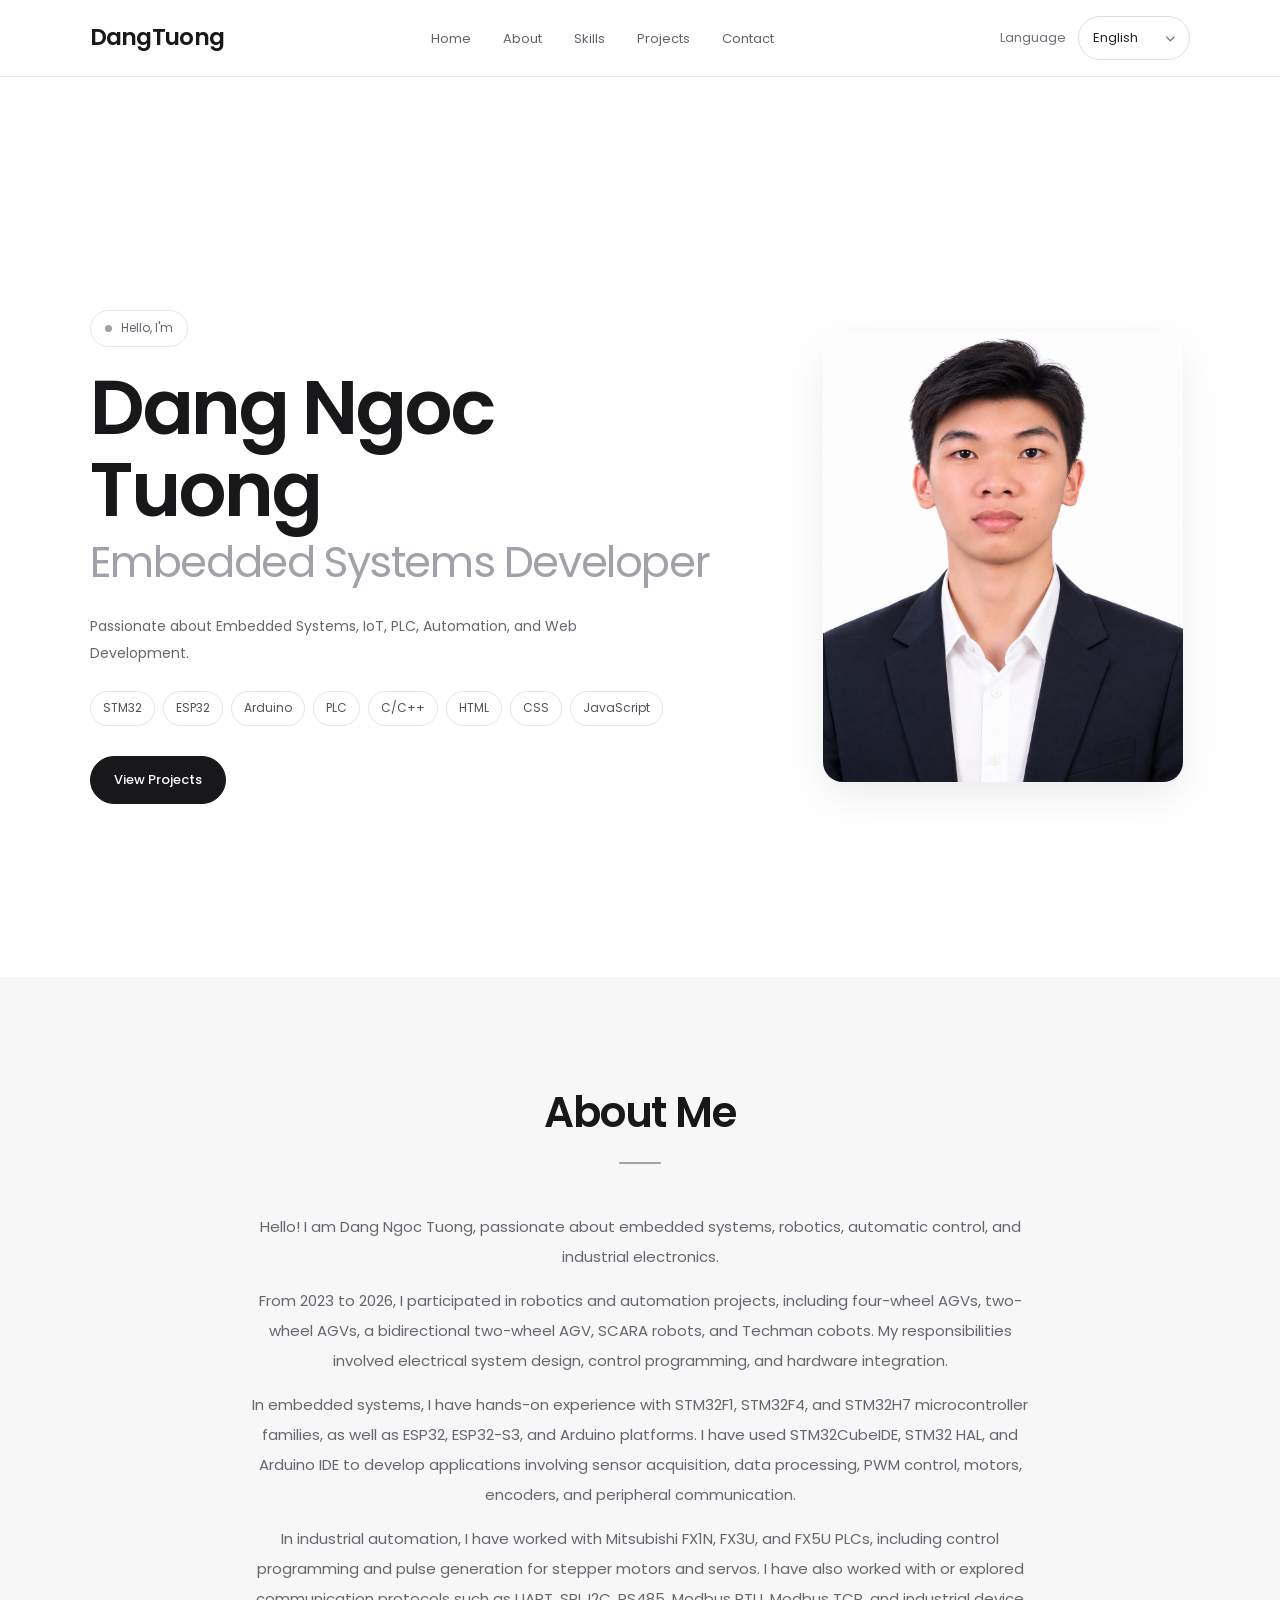
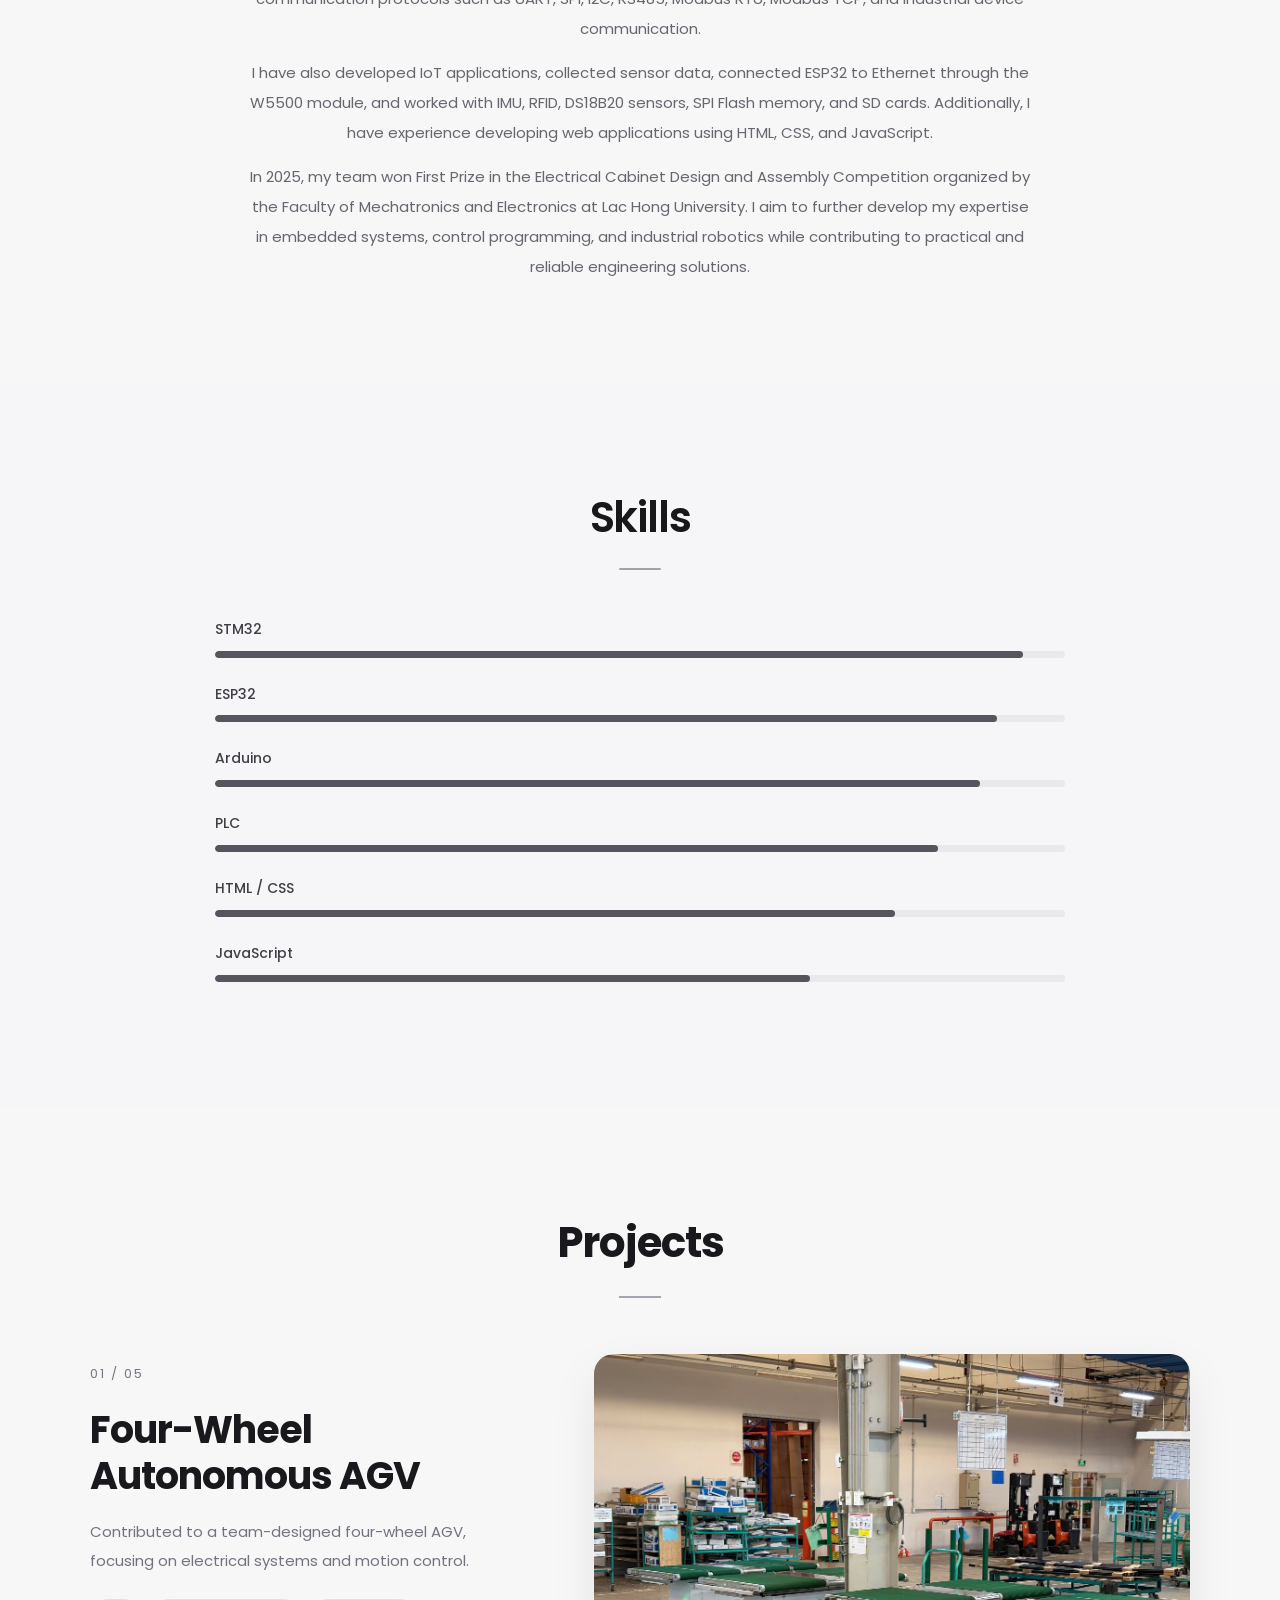
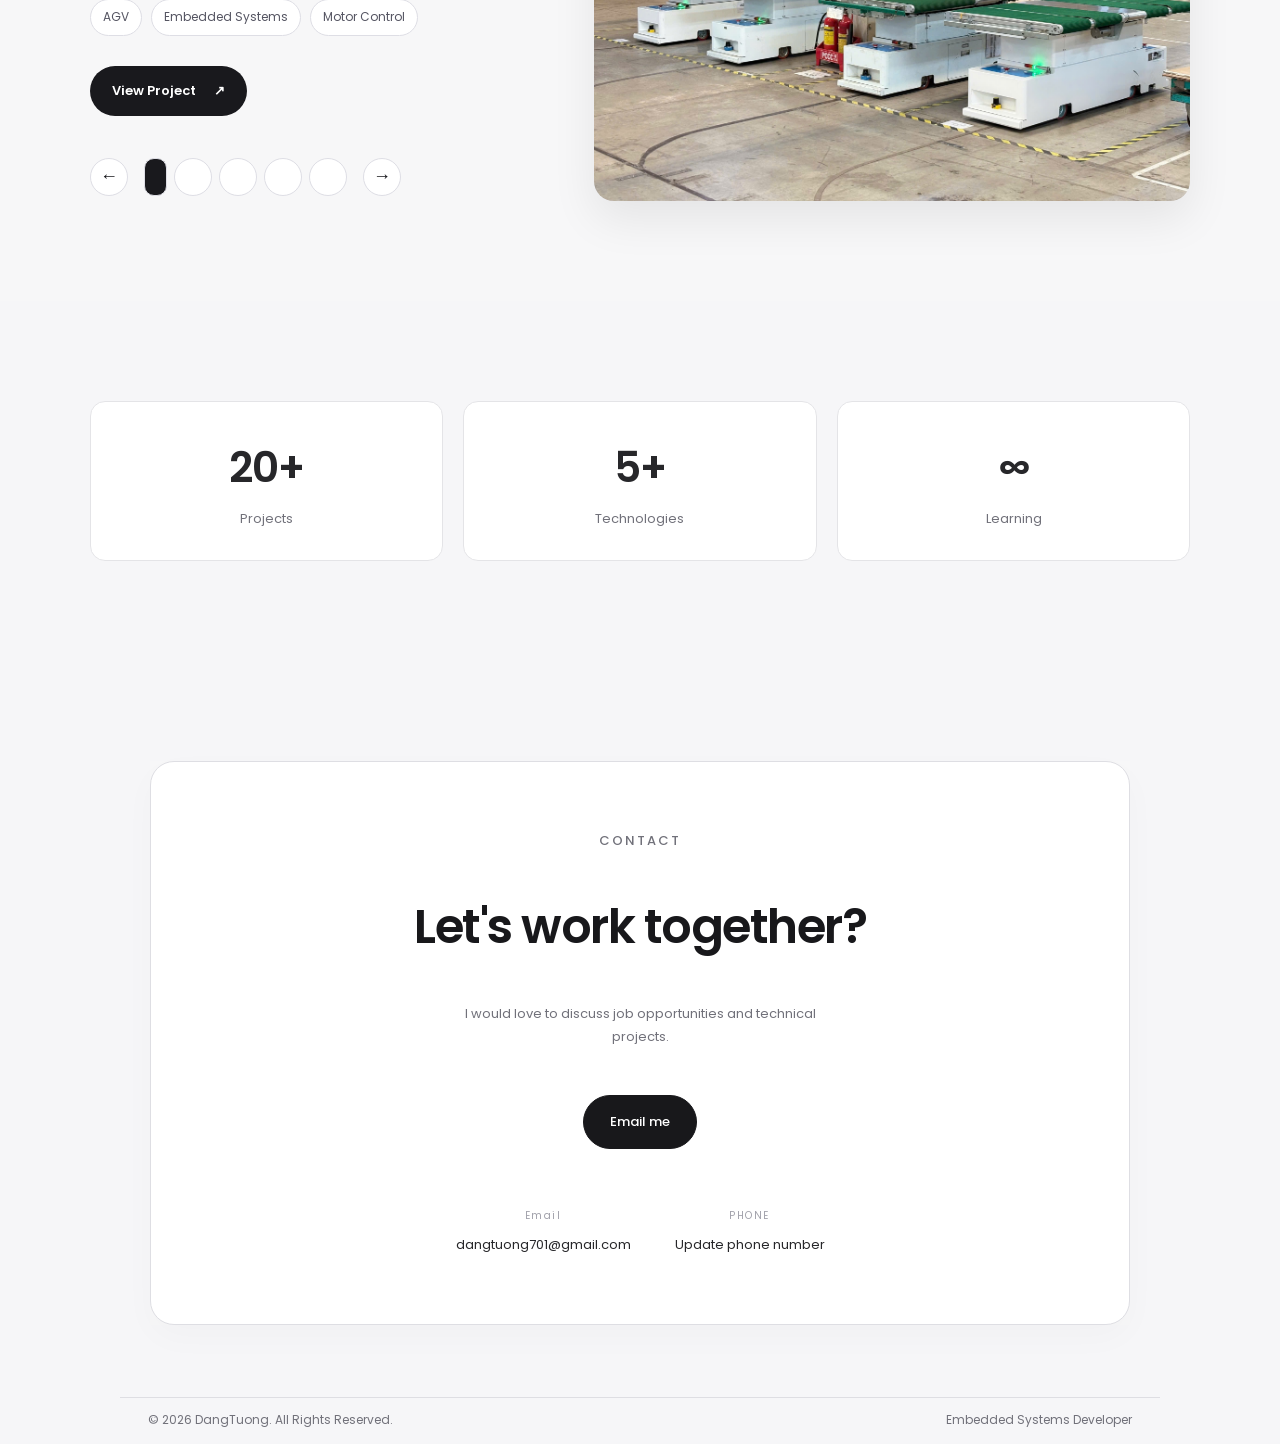
==== commit 83912529: "Clear about section content Removed introductory content from the about section." ====
--- a/index.html
+++ b/index.html
@@ -220,28 +220,12 @@
         </div>
 
         <div class="about-content">
-
-            <p>
-
-                Welcome to my portfolio website.
-
-            </p>
-
-            <p>
-
-                I enjoy building embedded systems, automation solutions,
-                and web applications.
-
-            </p>
-
-            <p>
-
-                Most of my projects involve STM32, ESP32, Arduino,
-                PLC programming, communication protocols,
-                and modern web technologies.
-
-            </p>
-
+            <p></p>
+            <p></p>
+            <p></p>
+            <p></p>
+            <p></p>
+            <p></p>
         </div>
 
     </section>
--- a/style.css
+++ b/style.css
@@ -825,3 +825,255 @@
     border-top: 1px solid #dedee3;
     color: #71717a;
 }
+
+
+.projects-section {
+  padding: 100px 24px;
+  background: #f7f7f9;
+  color: #19191d;
+}
+
+.section-heading {
+  text-align: center;
+  margin-bottom: 56px;
+}
+
+.section-heading h2 {
+  font-size: clamp(30px, 4vw, 42px);
+  margin: 0 0 18px;
+  letter-spacing: -1px;
+}
+
+.heading-line {
+  display: block;
+  width: 42px;
+  height: 2px;
+  background: #a5a5b2;
+  margin: auto;
+}
+
+.project-slider {
+  max-width: 1100px;
+  margin: 0 auto;
+  display: grid;
+  grid-template-columns: 0.85fr 1.15fr;
+  align-items: center;
+  gap: 64px;
+  min-height: 390px;
+}
+
+.project-content {
+  min-width: 0;
+}
+
+.project-number {
+  display: inline-block;
+  color: #777783;
+  font-size: 13px;
+  letter-spacing: 2px;
+  margin-bottom: 22px;
+}
+
+.project-content h3 {
+  font-size: clamp(27px, 3vw, 38px);
+  line-height: 1.2;
+  letter-spacing: -1px;
+  margin: 0 0 20px;
+}
+
+.project-description {
+  font-size: 15px;
+  line-height: 1.9;
+  color: #73737f;
+  margin-bottom: 24px;
+}
+
+.project-tags {
+  display: flex;
+  flex-wrap: wrap;
+  gap: 9px;
+  margin-bottom: 30px;
+}
+
+.project-tags span {
+  padding: 7px 12px;
+  border: 1px solid #dedee5;
+  border-radius: 999px;
+  font-size: 12px;
+  color: #555562;
+  background: #fff;
+}
+
+.project-button {
+  display: inline-flex;
+  align-items: center;
+  gap: 18px;
+  padding: 14px 22px;
+  background: #19191d;
+  color: #fff;
+  text-decoration: none;
+  border-radius: 999px;
+  font-size: 13px;
+  font-weight: 600;
+  transition: background 0.25s, transform 0.25s;
+}
+
+.project-button:hover {
+  background: #454550;
+  transform: translateY(-2px);
+}
+
+.project-controls {
+  display: flex;
+  align-items: center;
+  gap: 16px;
+  margin-top: 42px;
+}
+
+.project-controls button {
+  width: 38px;
+  height: 38px;
+  border: 1px solid #dedee5;
+  border-radius: 50%;
+  background: #fff;
+  color: #19191d;
+  cursor: pointer;
+  font-size: 18px;
+  transition: 0.2s;
+}
+
+.project-controls button:hover {
+  background: #19191d;
+  color: #fff;
+}
+
+.project-dots {
+  display: flex;
+  align-items: center;
+  gap: 7px;
+}
+
+.project-dot {
+  width: 7px;
+  height: 7px;
+  border: 0;
+  padding: 0;
+  border-radius: 50%;
+  background: #d0d0d8;
+  cursor: pointer;
+  transition: width 0.25s, background 0.25s;
+}
+
+.project-dot.active {
+  width: 23px;
+  border-radius: 10px;
+  background: #19191d;
+}
+
+.project-image-link {
+  display: block;
+  min-width: 0;
+  text-decoration: none;
+  color: inherit;
+  border-radius: 20px;
+  outline-offset: 5px;
+}
+
+.project-image-frame {
+  position: relative;
+  overflow: hidden;
+  aspect-ratio: 4 / 3;
+  border-radius: 20px;
+  background: #e9e9ee;
+  box-shadow: 0 18px 45px rgba(0, 0, 0, 0.08);
+}
+
+.project-image-frame img {
+  display: block;
+  width: 100%;
+  height: 100%;
+  object-fit: cover;
+  transition: transform 0.6s ease, opacity 0.25s ease;
+}
+
+.project-image-link:hover img {
+  transform: scale(1.04);
+}
+
+.project-image-overlay {
+  position: absolute;
+  inset: 0;
+  display: flex;
+  align-items: flex-end;
+  justify-content: flex-end;
+  padding: 24px;
+  background: linear-gradient(
+    transparent 55%,
+    rgba(0, 0, 0, 0.5)
+  );
+  color: white;
+  opacity: 0;
+  transition: opacity 0.3s ease;
+}
+
+.project-image-link:hover .project-image-overlay {
+  opacity: 1;
+}
+
+.project-slider.is-changing .project-content,
+.project-slider.is-changing .project-image-frame img {
+  opacity: 0.35;
+}
+
+.project-content,
+.project-image-frame img {
+  transition: opacity 0.2s ease;
+}
+
+@media (max-width: 760px) {
+   .menu-toggle {
+        position: absolute;
+        top: 24px;
+        right: 20px;
+        left: auto;
+        margin: 0;
+    }
+   
+  .projects-section {
+    padding: 70px 20px;
+  }
+
+  .section-heading {
+    margin-bottom: 36px;
+  }
+
+  .project-slider {
+    grid-template-columns: 1fr;
+    gap: 30px;
+  }
+
+  .project-content {
+    order: 2;
+  }
+
+  .project-image-link {
+    order: 1;
+  }
+
+  .project-image-frame {
+    aspect-ratio: 4 / 3;
+    border-radius: 16px;
+  }
+
+  .project-controls {
+    margin-top: 30px;
+  }
+}
+
+@media (prefers-reduced-motion: reduce) {
+  .project-slider *,
+  .project-slider *::before,
+  .project-slider *::after {
+    transition-duration: 0.01ms !important;
+  }
+}
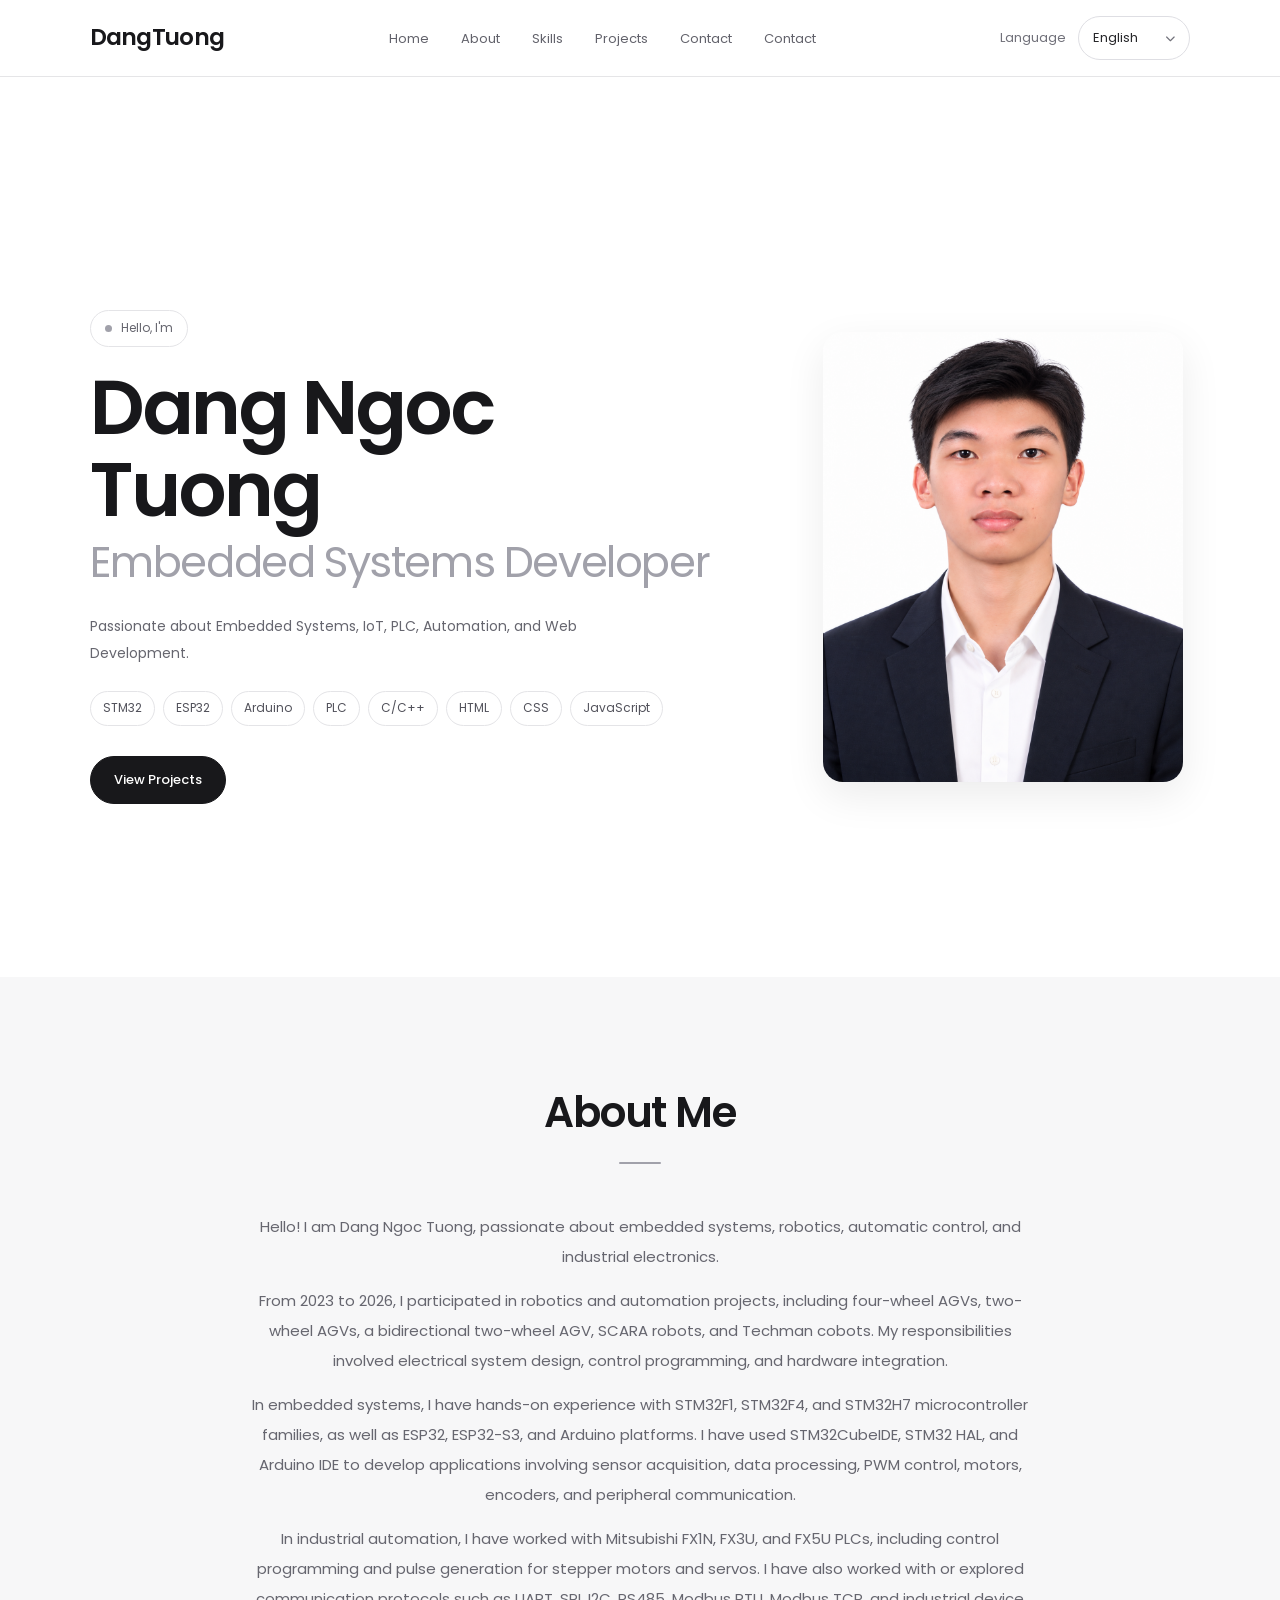
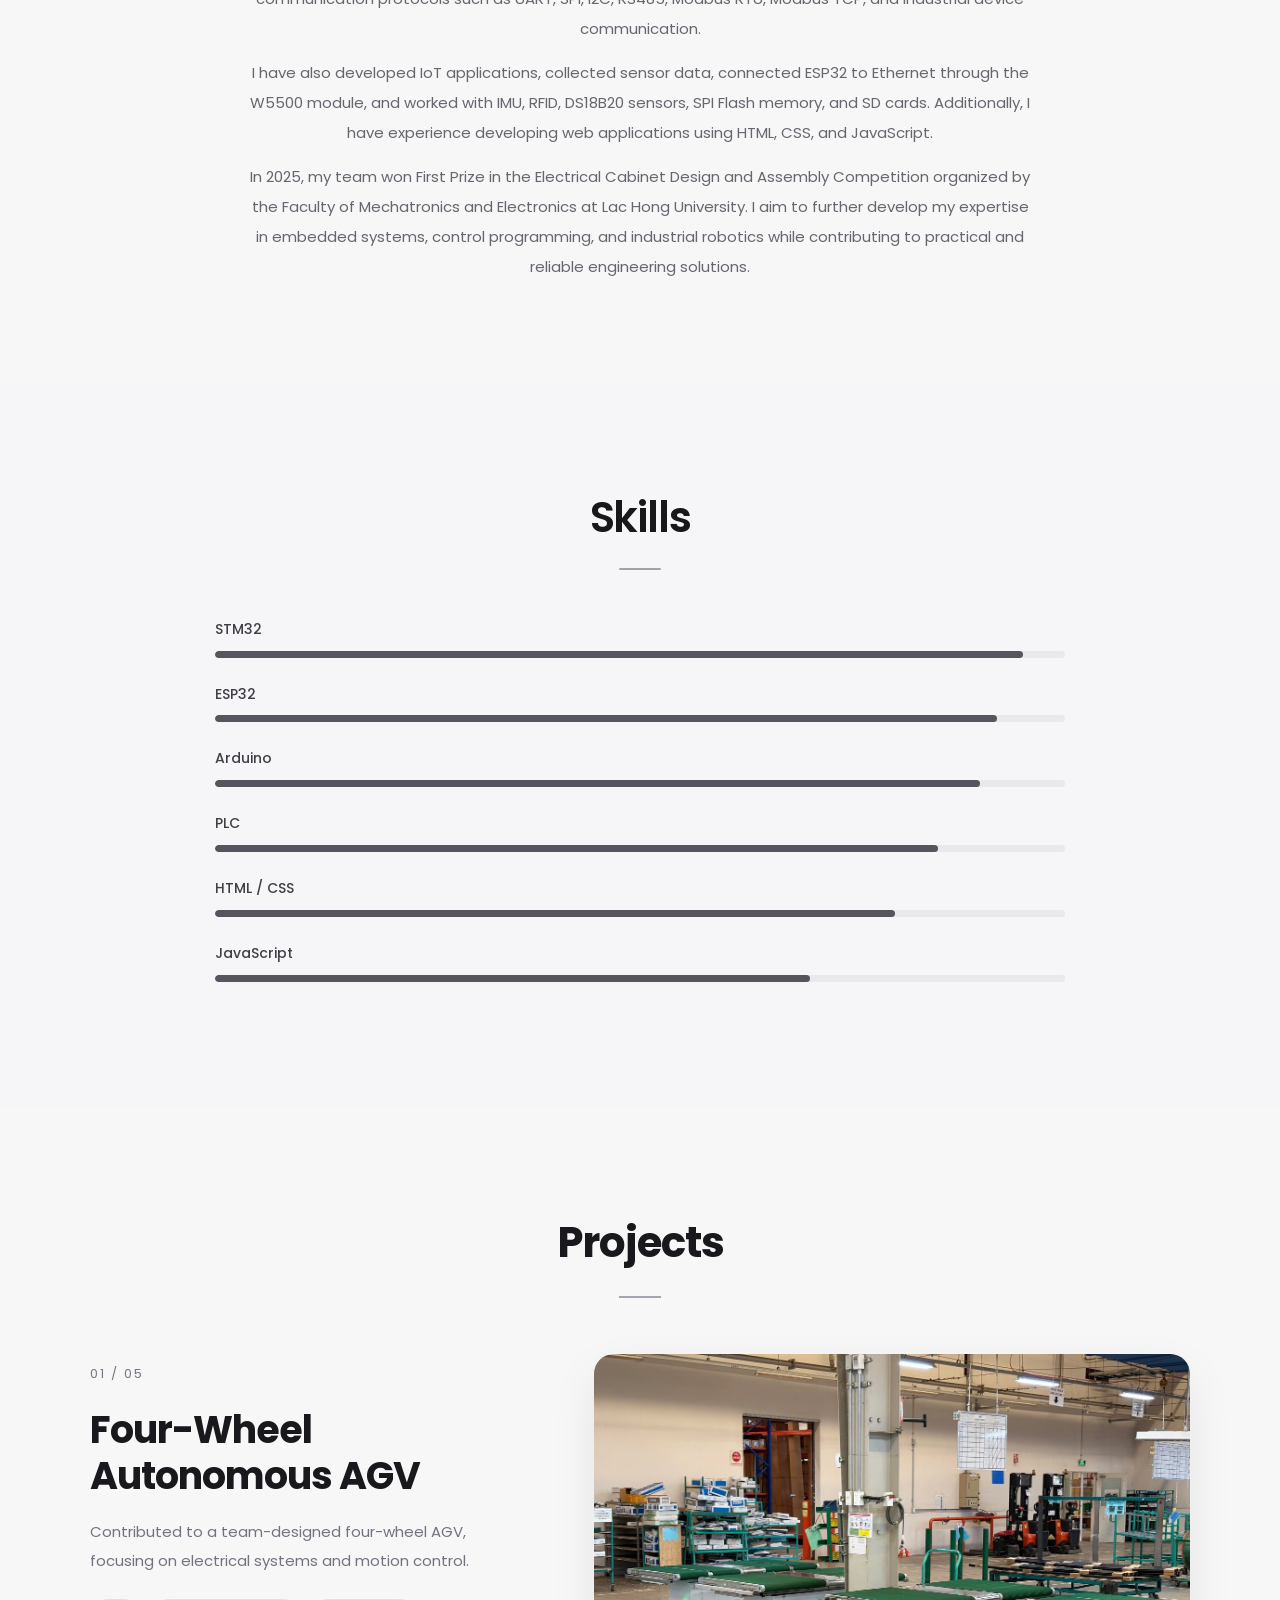
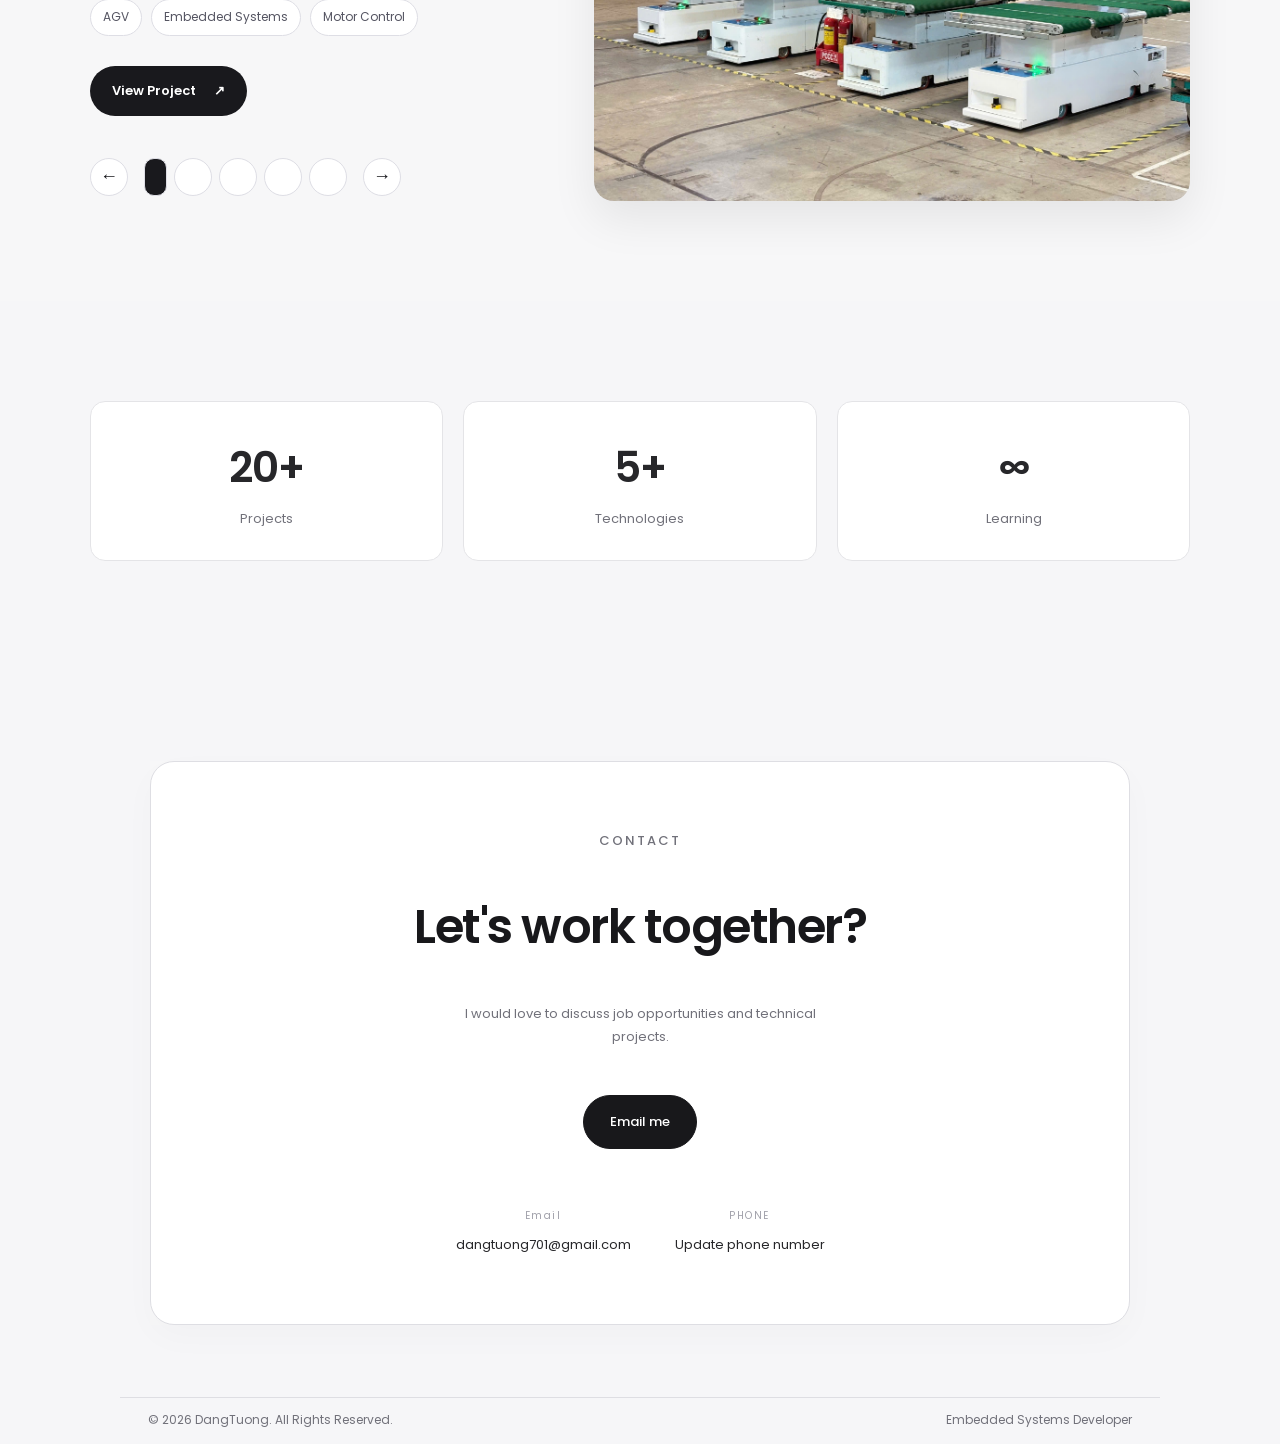
==== commit 44753eb5: "Add link to Certificates page in navigation" ====
--- a/index.html
+++ b/index.html
@@ -63,6 +63,8 @@
                 <li><a href="#skills">Skills</a></li>
 
                 <li><a href="#projects">Projects</a></li>
+
+                <li><a href="certificates.html">Certificates</a></li>
 
                 <li><a href="#contact">Contact</a></li>
 
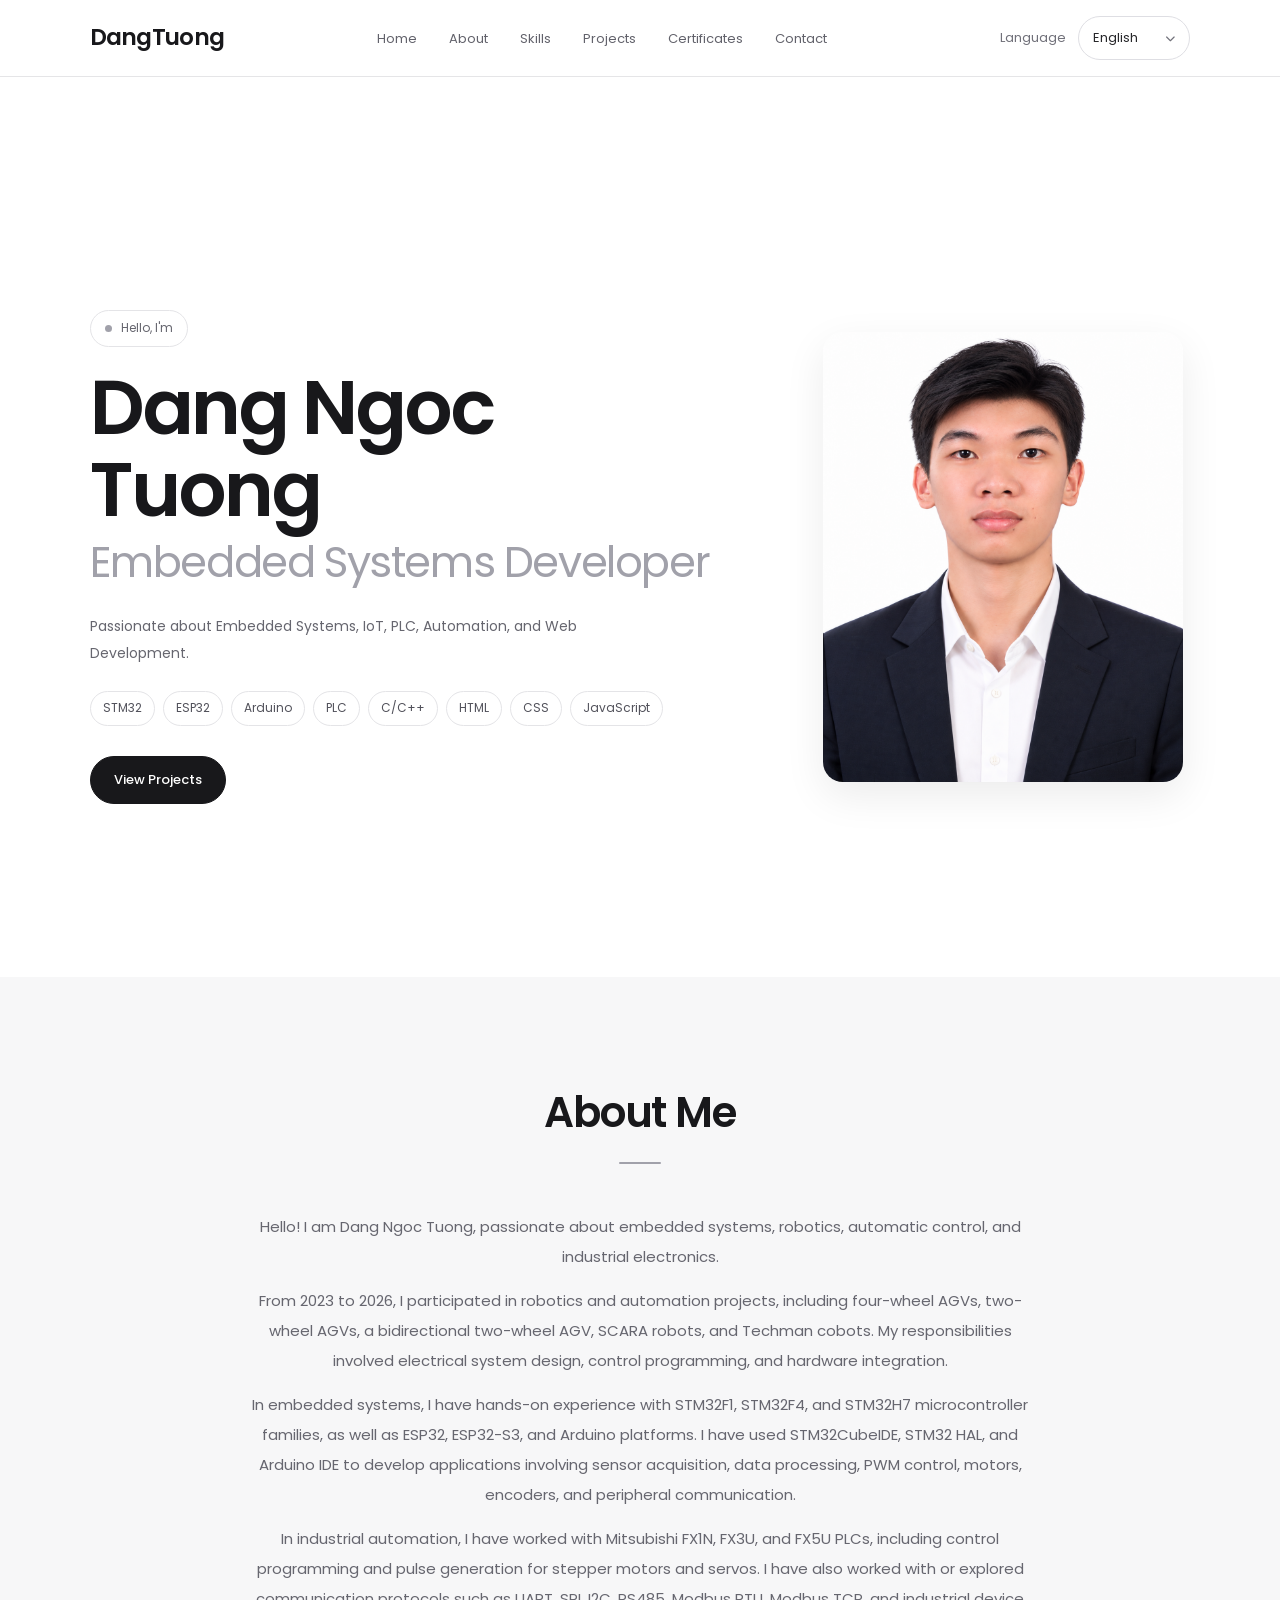
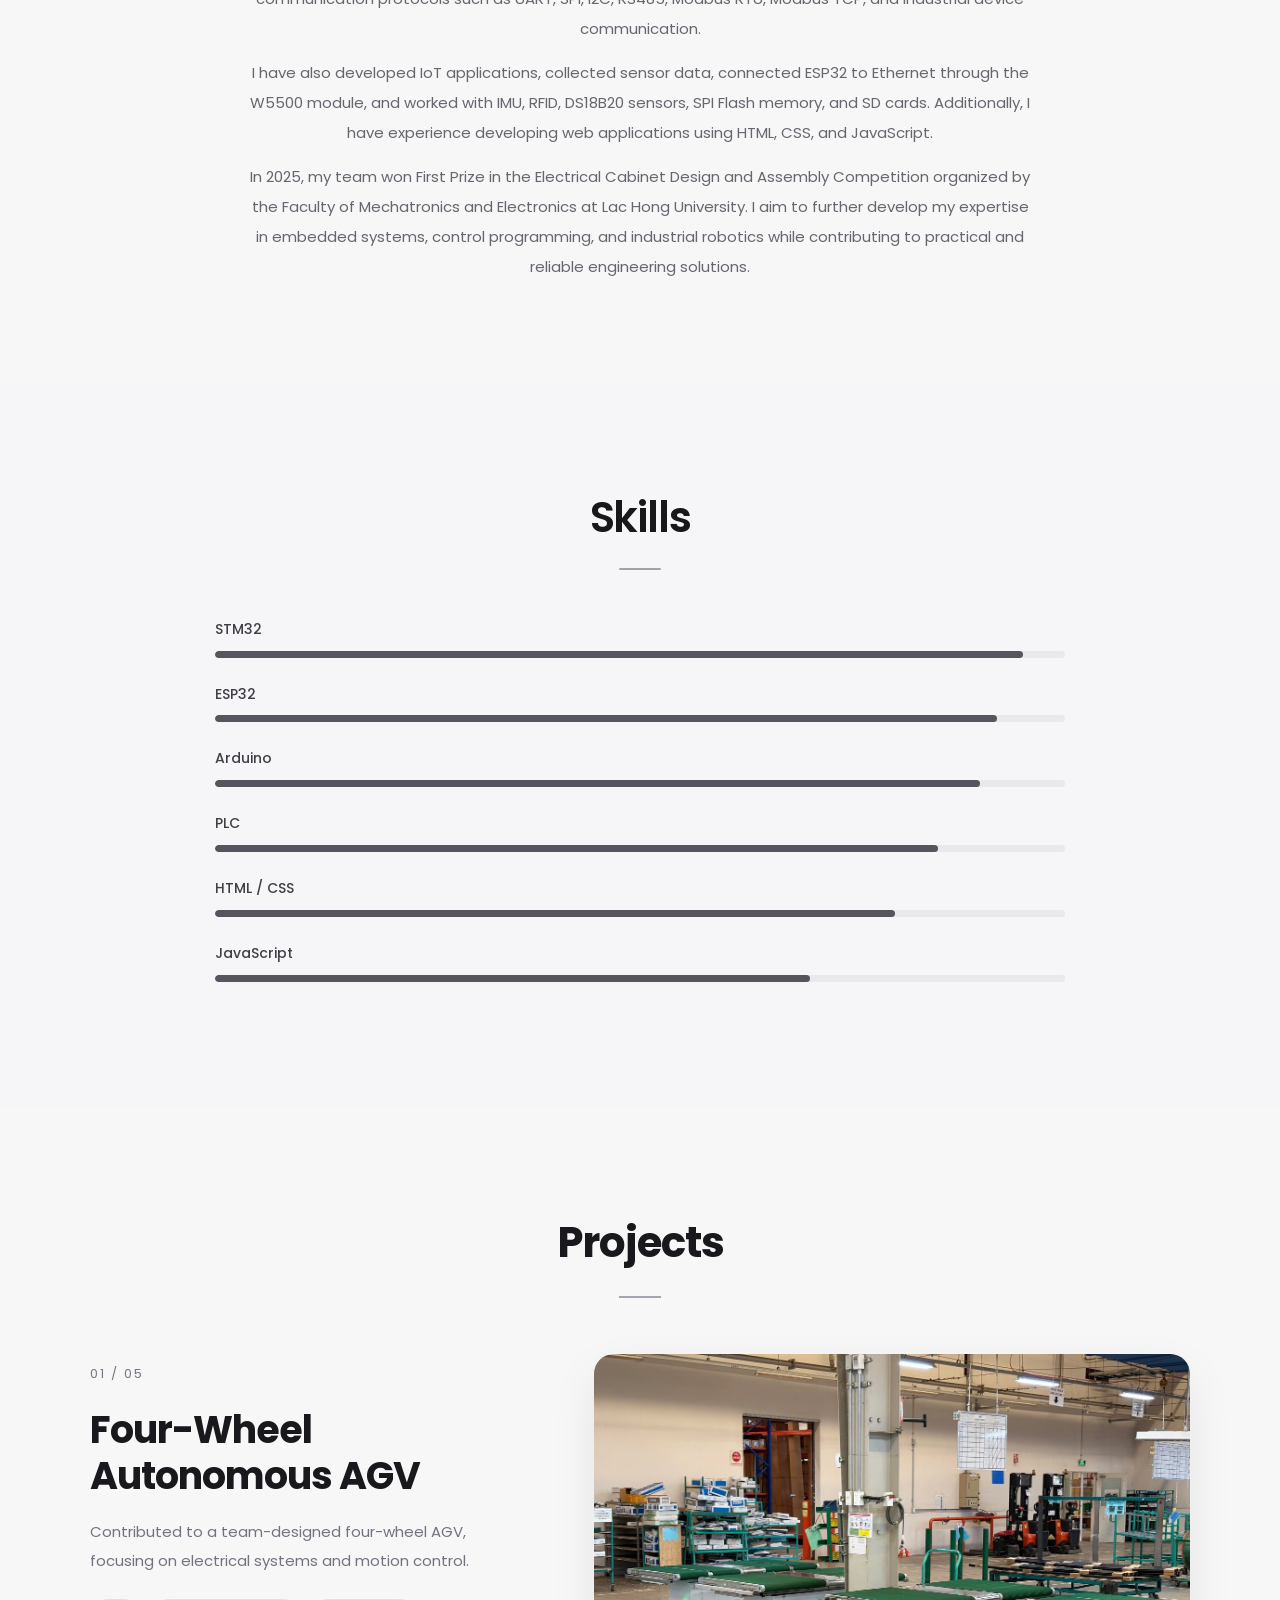
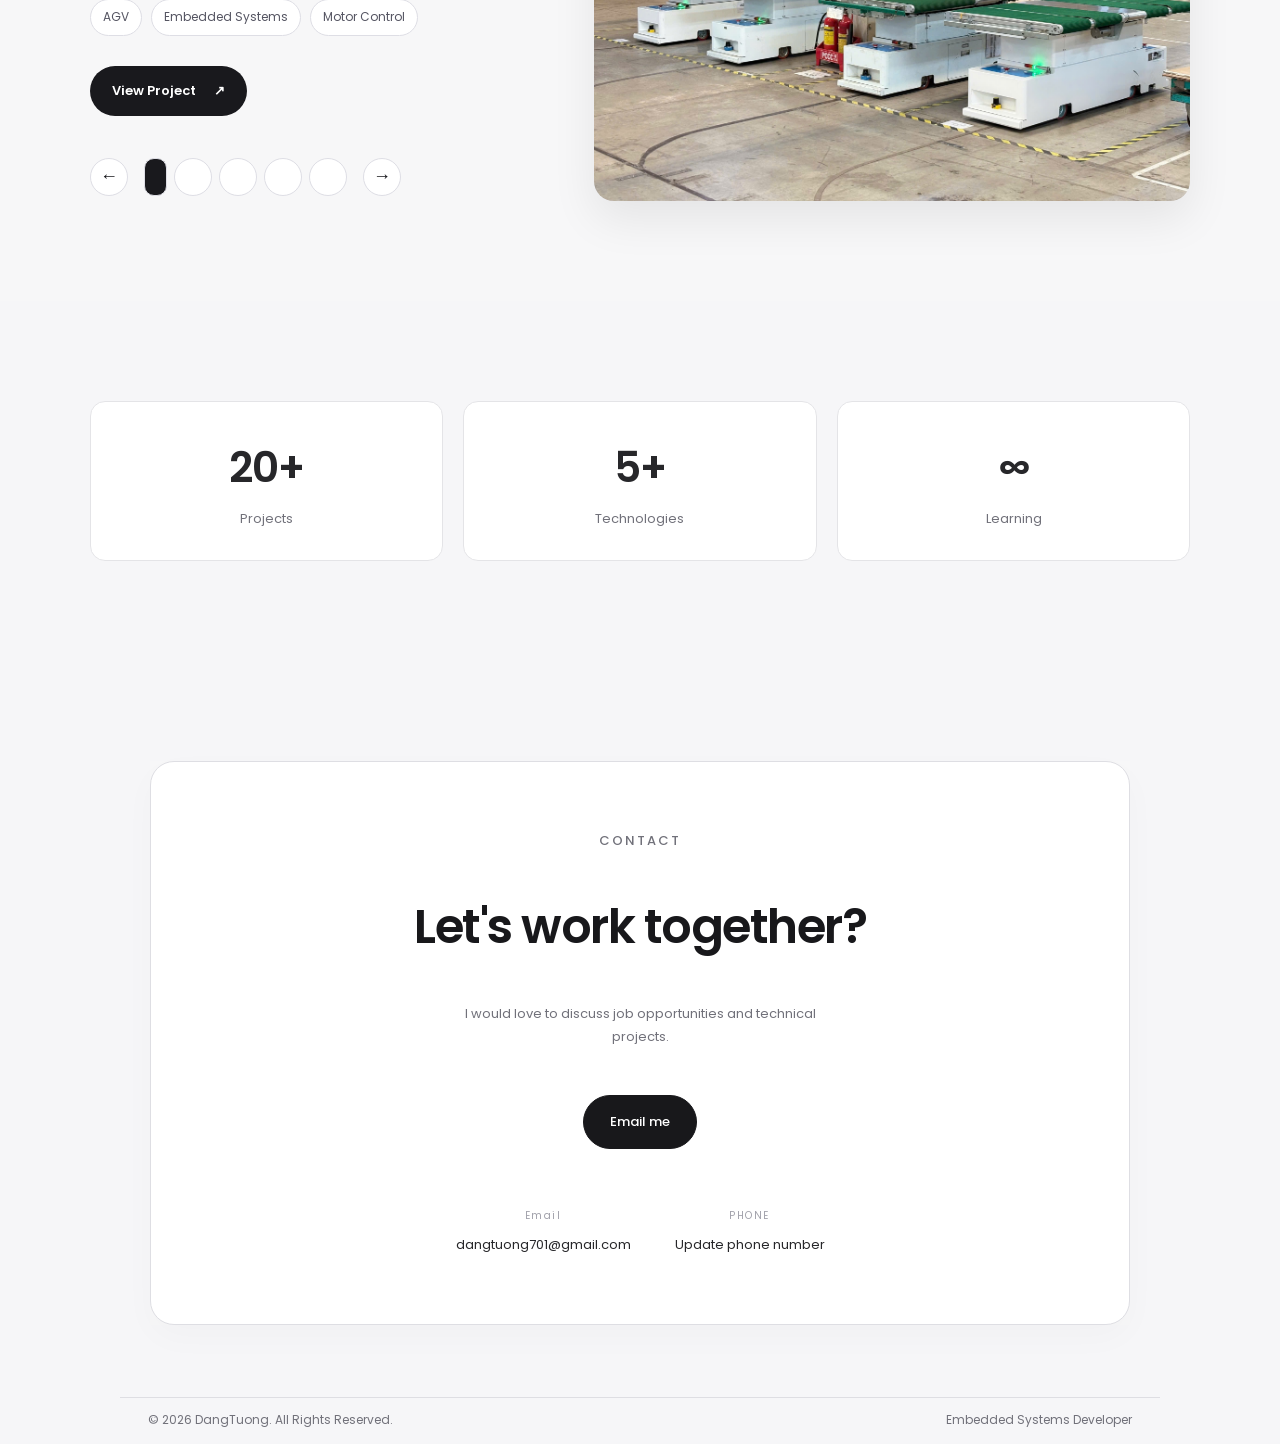
==== commit 4c791c55: "Replace Poppins font with Poppins and Be Vietnam" ====
--- a/index.html
+++ b/index.html
@@ -17,8 +17,7 @@
     <link rel="preconnect" href="https://fonts.googleapis.com">
     <link rel="preconnect" href="https://fonts.gstatic.com" crossorigin>
 
-    <link href="https://fonts.googleapis.com/css2?family=Poppins:wght@300;400;500;600;700&display=swap"
-        rel="stylesheet">
+    <link href="https://fonts.googleapis.com/css2?family=Poppins:wght@300;400;500;600;700&family=Be+Vietnam+Pro:wght@400;500;600;700;800&display=swap" rel="stylesheet">
 
     <!-- Font Awesome -->
     <link rel="stylesheet"
--- a/style.css
+++ b/style.css
@@ -1077,3 +1077,61 @@
     transition-duration: 0.01ms !important;
   }
 }
+
+
+/* ==========================================================
+   Certificates page - monochrome gallery
+========================================================== */
+.certificates-hero {
+    padding: 92px max(7%, calc((100% - 1120px) / 2)) 52px;
+    background: var(--bg-soft);
+    border-bottom: 1px solid var(--border);
+}
+.certificates-eyebrow { color: var(--text2); font-size: 12px; font-weight: 500; letter-spacing: 2px; text-transform: uppercase; }
+.certificates-hero h1 { margin-top: 10px; color: var(--text); font-size: clamp(36px, 5vw, 58px); line-height: 1.15; letter-spacing: -2px; }
+.certificates-hero p { max-width: 650px; margin-top: 16px; color: var(--text2); font-size: 14px; }
+.certificates-main { padding-top: 58px; padding-bottom: 100px; }
+.certificate-toolbar { display: flex; flex-wrap: wrap; justify-content: space-between; align-items: center; gap: 18px; margin-bottom: 34px; }
+.certificate-filters { display: flex; flex-wrap: wrap; gap: 9px; }
+.certificate-filter { padding: 9px 17px; border: 1px solid var(--border); border-radius: 30px; background: #fff; color: var(--text2); font: inherit; font-size: 12px; cursor: pointer; transition: .2s ease; }
+.certificate-filter:hover, .certificate-filter.active { color: #fff; background: var(--primary); border-color: var(--primary); }
+.certificate-count { color: var(--muted); font-size: 12px; }
+.certificate-grid { display: grid; grid-template-columns: repeat(3, minmax(0, 1fr)); gap: 22px; }
+.certificate-card { overflow: hidden; border: 1px solid var(--border); border-radius: 16px; background: var(--card); box-shadow: 0 10px 28px rgba(0,0,0,.035); transition: transform .25s ease, box-shadow .25s ease; }
+.certificate-card:hover { transform: translateY(-4px); box-shadow: var(--shadow); }
+.certificate-preview { position: relative; display: flex; min-height: 205px; align-items: center; justify-content: center; padding: 28px; background: #f4f4f5; border-bottom: 1px solid var(--border); color: #a1a1aa; text-align: center; }
+.certificate-preview i { font-size: 42px; }
+.certificate-preview span { position: absolute; bottom: 15px; left: 0; width: 100%; color: #a1a1aa; font-size: 10px; letter-spacing: 1.4px; text-transform: uppercase; }
+.certificate-info { padding: 20px; }
+.certificate-category { color: var(--muted); font-size: 10px; font-weight: 600; letter-spacing: 1.3px; text-transform: uppercase; }
+.certificate-info h3 { margin: 7px 0 6px; color: var(--text); font-size: 16px; font-weight: 600; line-height: 1.45; }
+.certificate-info p { color: var(--text2); font-size: 12px; }
+.certificate-meta { display: flex; justify-content: space-between; gap: 12px; margin-top: 16px; padding-top: 13px; border-top: 1px solid var(--border); color: var(--muted); font-size: 11px; }
+.certificate-empty { grid-column: 1 / -1; padding: 50px 20px; border: 1px dashed var(--border); border-radius: 16px; color: var(--text2); text-align: center; }
+.certificate-empty i { display: block; margin-bottom: 12px; color: var(--muted); font-size: 30px; }
+@media (max-width: 900px) { .certificate-grid { grid-template-columns: repeat(2, minmax(0, 1fr)); } }
+@media (max-width: 600px) { .certificates-hero { padding: 70px 6% 40px; } .certificates-main { padding: 42px 6% 70px; } .certificate-grid { grid-template-columns: 1fr; } .certificate-preview { min-height: 185px; } }
+
+/* Certificates heading typography */
+.certificates-hero h1 {
+    font-family: 'Be Vietnam Pro', sans-serif;
+    font-size: clamp(36px, 4.2vw, 52px);
+    font-weight: 700;
+    line-height: 1.3;
+    letter-spacing: -1.5px;
+    color: #191919;
+}
+
+.certificates-hero p {
+    font-family: 'Be Vietnam Pro', sans-serif;
+    font-weight: 400;
+    line-height: 1.8;
+}
+
+/* Mobile */
+@media (max-width: 768px) {
+    .certificates-hero h1 {
+        font-size: 34px;
+        letter-spacing: -1px;
+    }
+}
